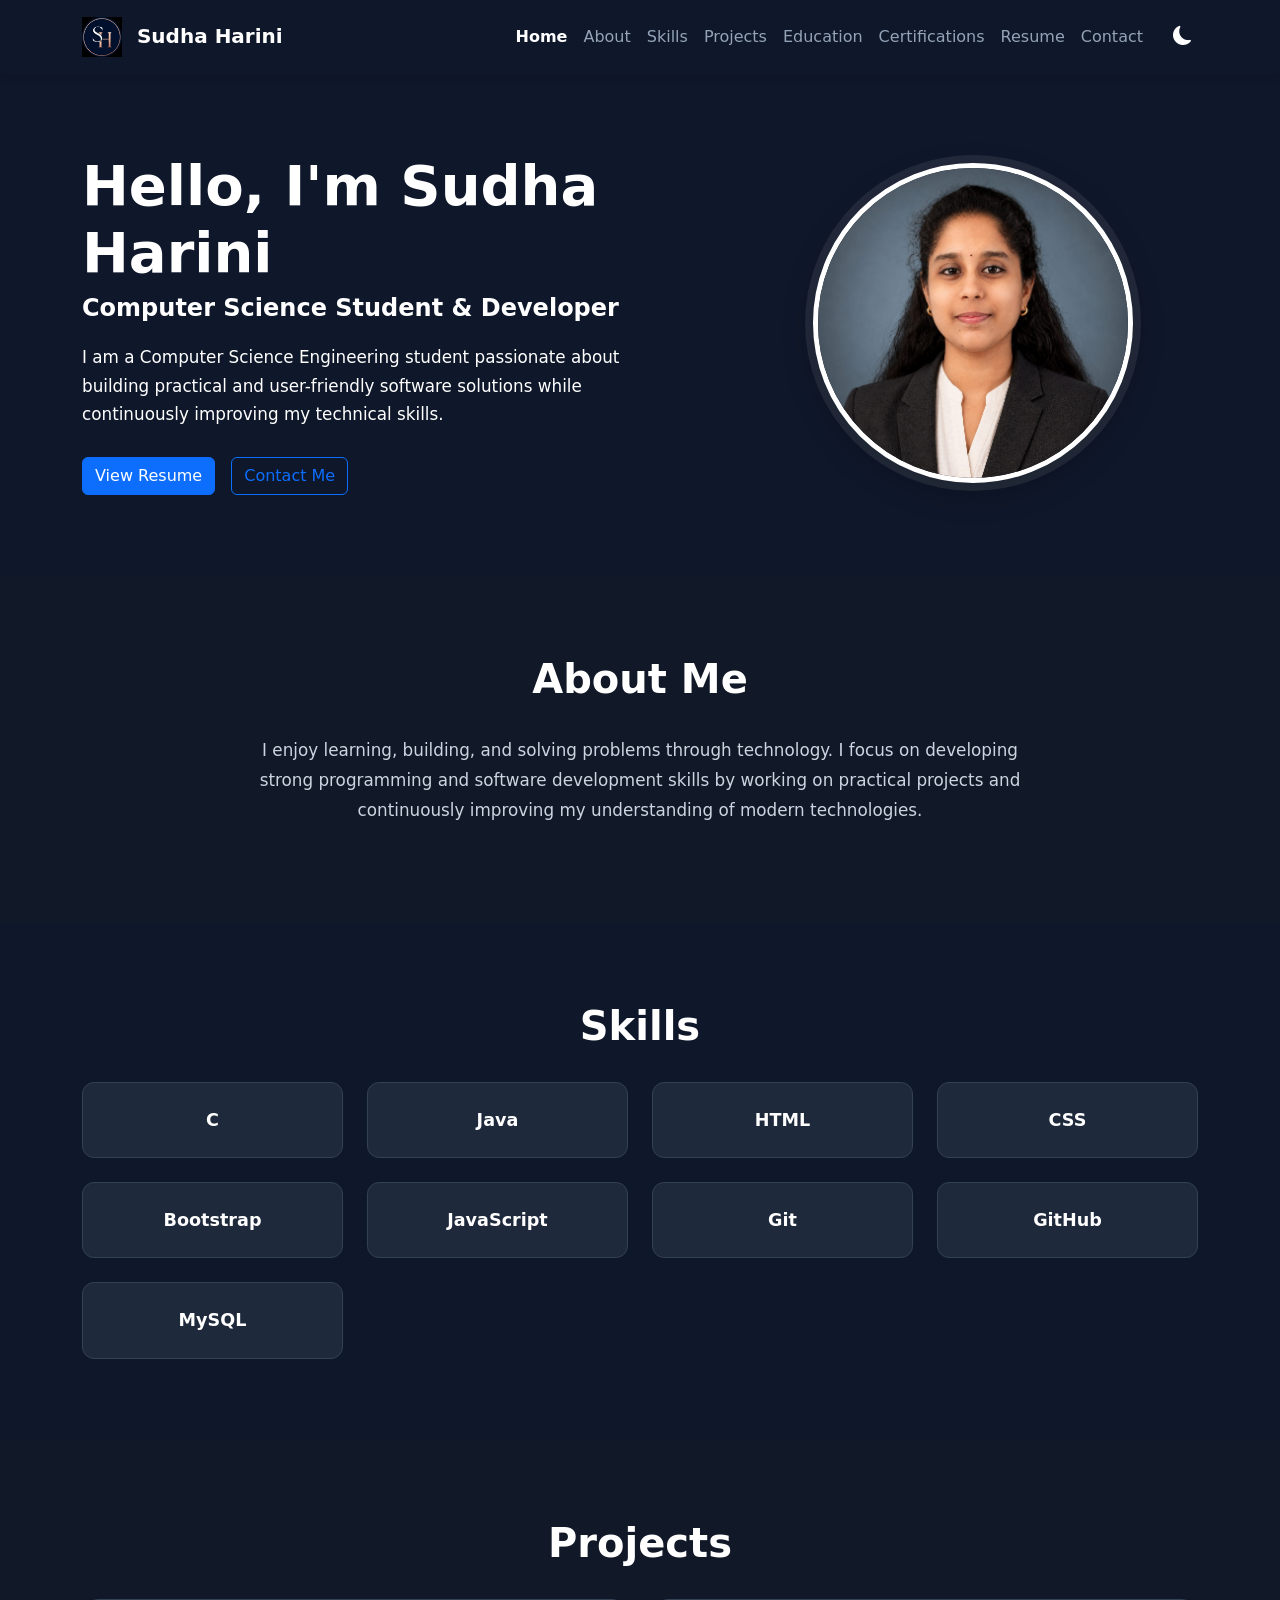
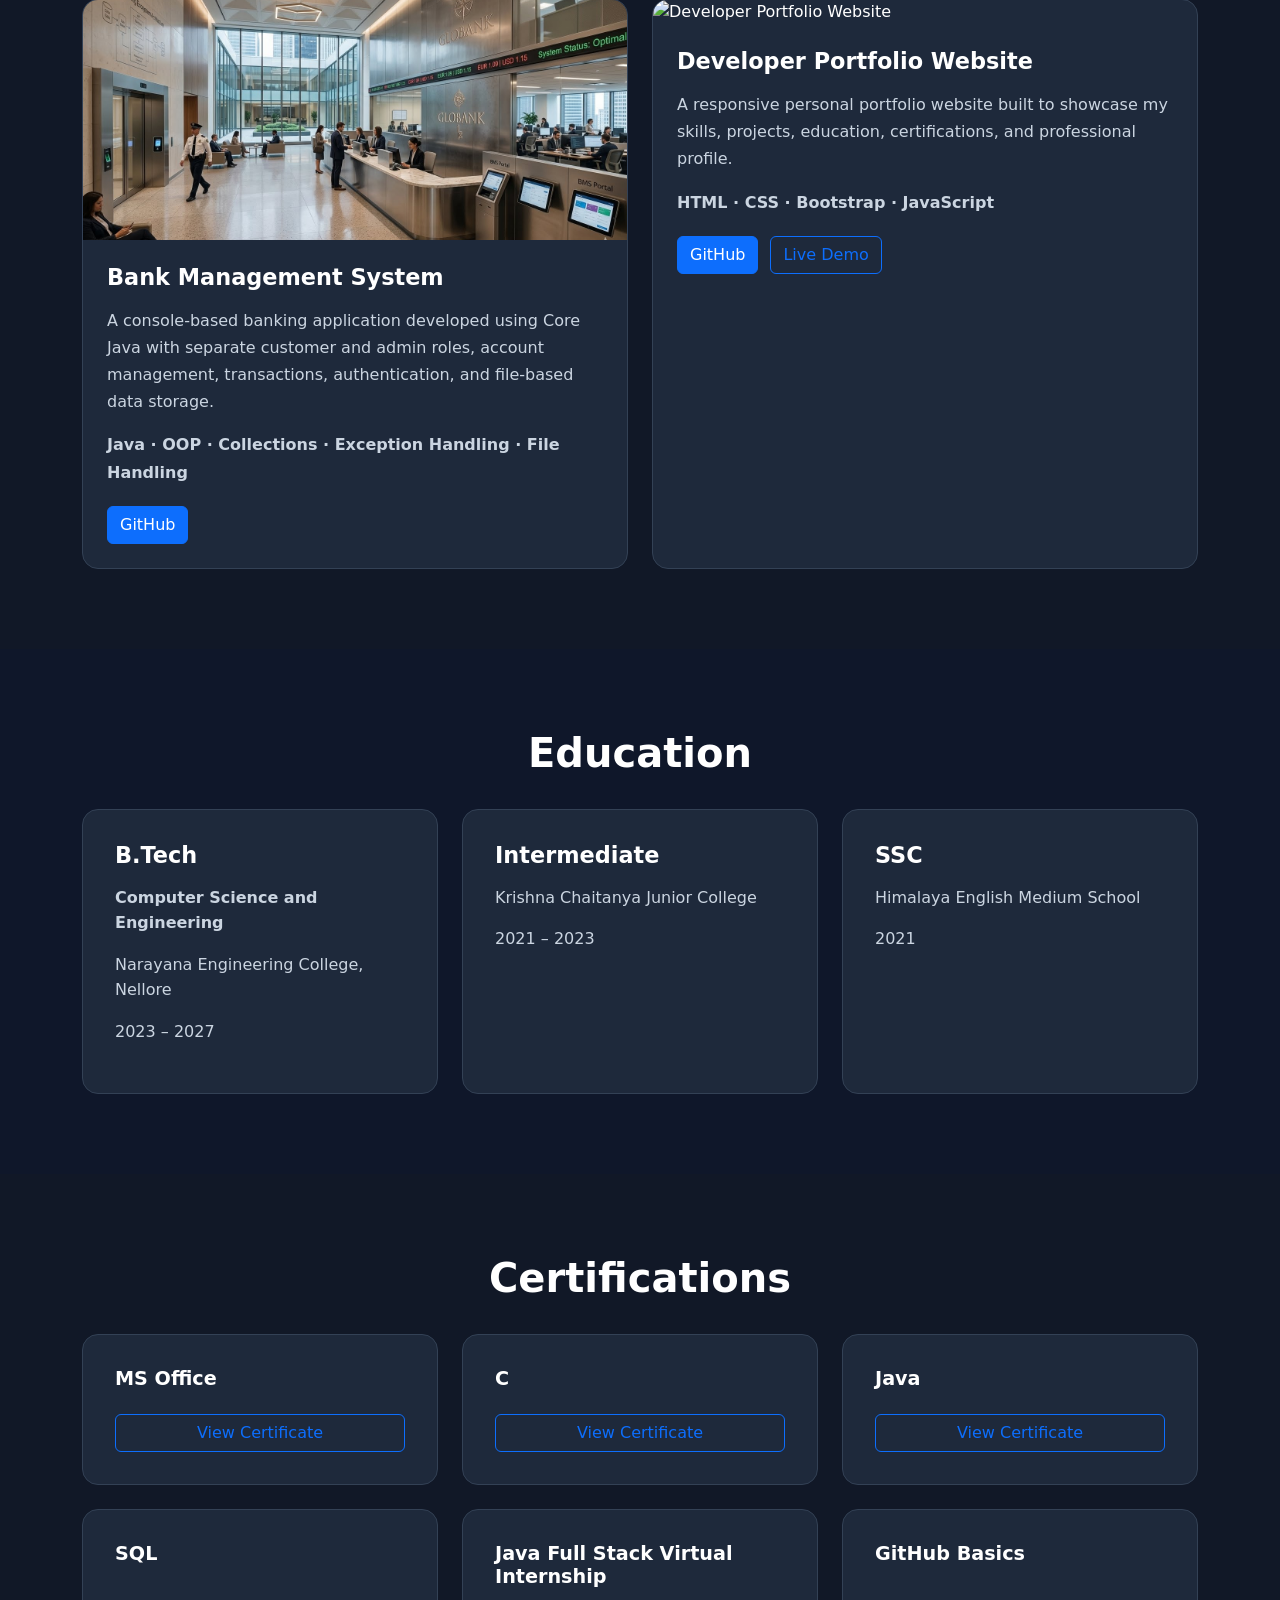
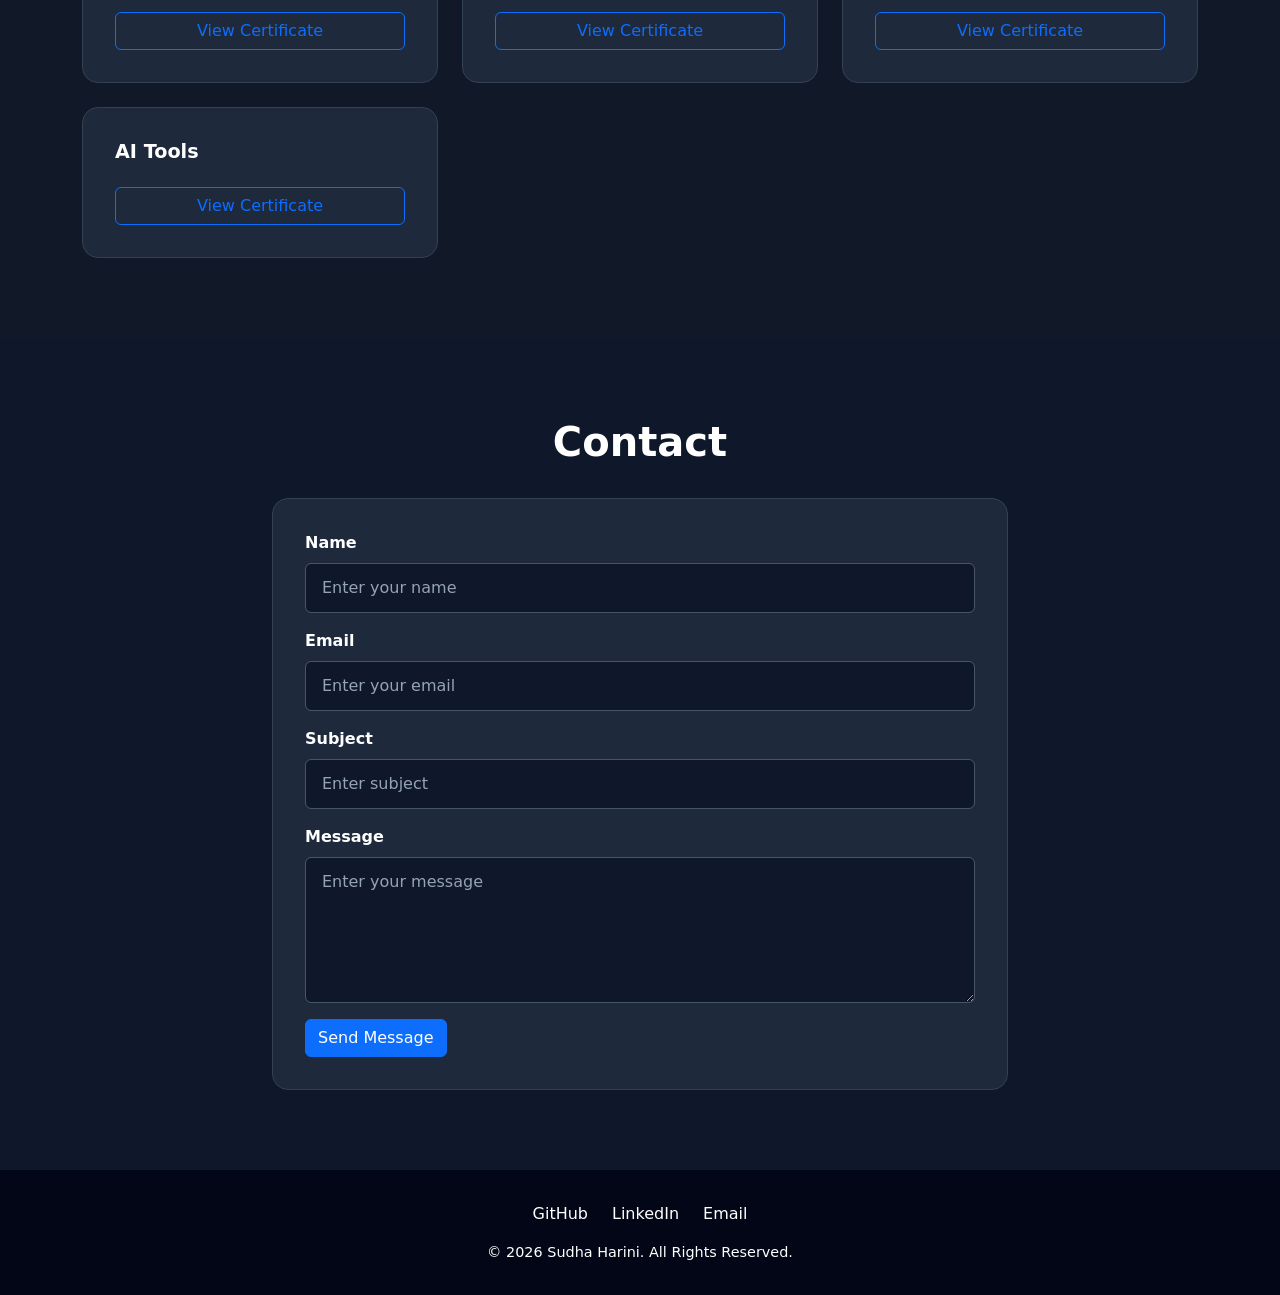
==== index.html @ db0f0dde "Portofolio" ====
<!doctype html>
<html lang="en">
  <head>
    <meta charset="UTF-8" />

    <meta name="viewport" content="width=device-width, initial-scale=1.0" />

    <meta
      name="description"
      content="Portfolio of Sudha Harini, a Computer Science and Engineering student showcasing skills, projects, education, certifications, and frontend development work."
    />

    <meta name="author" content="SudhaHarini" />

    <title>Sudha Harini</title>

    <!-- Favicon -->
    <link rel="icon" type="image/png" href="assets/favicon/favicon.png" />

    <!-- Bootstrap 5 CSS -->
    <link
      href="https://cdn.jsdelivr.net/npm/bootstrap@5.3.8/dist/css/bootstrap.min.css"
      rel="stylesheet"
    />

    <!-- Bootstrap Icons -->
    <link
      rel="stylesheet"
      href="https://cdn.jsdelivr.net/npm/bootstrap-icons@1.13.1/font/bootstrap-icons.min.css"
    />

    <!-- Google Font -->
    <link rel="preconnect" href="https://fonts.googleapis.com" />

    <link rel="preconnect" href="https://fonts.gstatic.com" crossorigin />

    <link
      href="https://fonts.googleapis.com/css2?family=Poppins:wght@300;400;500;600;700&display=swap"
      rel="stylesheet"
    />

    <!-- Custom CSS -->
    <link rel="stylesheet" href="assets/css/style.css" />
    <link rel="stylesheet" href="assets/css/responsive.css" />

    <!-- Open Graph Meta Tags -->
    <meta
      property="og:title"
      content="Sudha Harini | Software Developer"
    >
    <meta
      property="og:description"
      content="Portfolio of Sudha Harini, showcasing skills, projects, education, certifications, and software development experience."
    >
    <meta
      property="og:type"
      content="website"
    >
  </head>

  <body>
    <!-- Navbar Section -->
    <header>
      <nav class="navbar navbar-expand-lg custom-navbar">
        <div class="container">
          <a class="navbar-brand portfolio-brand" href="#home">
            <img
              src="assets/favicon/favicon.png"
              alt="SH logo"
              class="brand-logo"
            />
            <span class="brand-name">Sudha Harini</span>
          </a>

          <button
            class="navbar-toggler"
            type="button"
            data-bs-toggle="collapse"
            data-bs-target="#portfolioNavbar"
            aria-controls="portfolioNavbar"
            aria-expanded="false"
            aria-label="Toggle navigation"
          >
            <span class="navbar-toggler-icon"></span>
          </button>

          <div class="collapse navbar-collapse" id="portfolioNavbar">
            <ul class="navbar-nav ms-auto">
              <li class="nav-item">
                <a class="nav-link active" href="#home"> Home </a>
              </li>

              <li class="nav-item">
                <a class="nav-link" href="#about"> About </a>
              </li>

              <li class="nav-item">
                <a class="nav-link" href="#skills"> Skills </a>
              </li>

              <li class="nav-item">
                <a class="nav-link" href="#projects"> Projects </a>
              </li>

              <li class="nav-item">
                <a class="nav-link" href="#education"> Education </a>
              </li>

              <li class="nav-item">
                <a class="nav-link" href="#certifications"> Certifications </a>
              </li>

              <li class="nav-item">
                <a
                  class="nav-link"
                  href="assets/documents/Resume.pdf"
                  target="_blank"
                  rel="noopener noreferrer"
                >
                  Resume</a
                >
              </li>

              <li class="nav-item">
                <a class="nav-link" href="#contact"> Contact </a>
              </li>
            </ul>
            <button
              id="themeToggle"
              class="theme-toggle"
              type="button"
              aria-label="Toggle dark and light theme"
            >
              <i class="bi bi-moon-fill"></i>
            </button>
          </div>
        </div>
      </nav>
    </header>

    <!-- Main Content -->
    <main>
      <!-- Hero Section -->
      <section id="home" class="hero-section">
        <div class="container">
          <div class="row align-items-center">
            <!-- Hero Content -->
            <div class="col-lg-7">
              <h1 class="hero-title">Hello, I'm Sudha Harini</h1>
              <h2 class="hero-subtitle">
                Computer Science Student & Developer
              </h2>

              <p class="hero-description">
                I am a Computer Science Engineering student passionate about
                building practical and user-friendly software solutions while
                continuously improving my technical skills.
              </p>

              <!-- Hero Buttons -->
              <div class="hero-buttons">
                <a
                  href="assets/documents/Resume.pdf"
                  target="_blank"
                  rel="noopener noreferrer"
                  class="btn btn-primary"
                >
                  View Resume
                </a>
                <a href="#contact" class="btn btn-outline-primary">
                  Contact Me
                </a>
              </div>
            </div>

            <!-- Profile Image -->
            <div class="col-lg-5 text-center">
              <img
                src="assets/images/profile/profile.jpeg"
                alt="Portrait of SudhaHarini"
                class="img-fluid hero-image"
              />
            </div>
          </div>
        </div>
      </section>

      <!-- About Section -->
      <section id="about" class="about-section">
        <div class="container">
          <h2 class="section-title text-center">About Me</h2>

          <div class="about-content text-center">
            <p>
              I enjoy learning, building, and solving problems through
              technology. I focus on developing strong programming and software
              development skills by working on practical projects and
              continuously improving my understanding of modern technologies.
            </p>
          </div>
        </div>
      </section>

      <!-- Skills Section -->
      <section id="skills" class="skills-section">
        <div class="container">
          <h2 class="section-title text-center">Skills</h2>

          <div class="row g-4">
            <div class="col-6 col-md-4 col-lg-3">
              <div class="skill-card">C</div>
            </div>

            <div class="col-6 col-md-4 col-lg-3">
              <div class="skill-card">Java</div>
            </div>

            <div class="col-6 col-md-4 col-lg-3">
              <div class="skill-card">HTML</div>
            </div>

            <div class="col-6 col-md-4 col-lg-3">
              <div class="skill-card">CSS</div>
            </div>

            <div class="col-6 col-md-4 col-lg-3">
              <div class="skill-card">Bootstrap</div>
            </div>

            <div class="col-6 col-md-4 col-lg-3">
              <div class="skill-card">JavaScript</div>
            </div>

            <div class="col-6 col-md-4 col-lg-3">
              <div class="skill-card">Git</div>
            </div>

            <div class="col-6 col-md-4 col-lg-3">
              <div class="skill-card">GitHub</div>
            </div>

            <div class="col-6 col-md-4 col-lg-3">
              <div class="skill-card">MySQL</div>
            </div>
          </div>
        </div>
      </section>

      <!-- Projects Section -->
      <section id="projects" class="projects-section">
        <div class="container">
          <h2 class="section-title text-center">Projects</h2>

          <div class="row g-4">
            <!-- Bank Management System -->
            <div class="col-lg-6">
              <div class="project-card h-100">
                <img
                  src="assets/images/projects/bankmanagementsystem.jpg"
                  alt="Role-Based Bank Management System"
                  class="project-image"
                />

                <div class="project-content">
                  <h3>Bank Management System</h3>

                  <p>
                    A console-based banking application developed using Core
                    Java with separate customer and admin roles, account
                    management, transactions, authentication, and file-based
                    data storage.
                  </p>

                  <p class="project-technologies">
                    Java · OOP · Collections · Exception Handling · File
                    Handling
                  </p>

                  <div class="project-links">
                    <a
                      href="https://github.com/SudhaHarini05/BankManagementSystem"
                      target="_blank"
                      rel="noopener noreferrer"
                      class="btn btn-primary"
                    >
                      GitHub
                    </a>
                  </div>
                </div>
              </div>
            </div>

            <!-- Developer Portfolio -->
            <div class="col-lg-6">
              <div class="project-card h-100">
                <img
                  src="assets/images/projects/developer-portfolio.png"
                  alt="Developer Portfolio Website"
                  class="project-image"
                />

                <div class="project-content">
                  <h3>Developer Portfolio Website</h3>

                  <p>
                    A responsive personal portfolio website built to showcase my
                    skills, projects, education, certifications, and
                    professional profile.
                  </p>

                  <p class="project-technologies">
                    HTML · CSS · Bootstrap · JavaScript
                  </p>

                  <div class="project-links">
                    <a
                      href="YOUR_GITHUB_REPOSITORY_URL"
                      target="_blank"
                      rel="noopener noreferrer"
                      class="btn btn-primary"
                    >
                      GitHub
                    </a>

                    <a href="#" class="btn btn-outline-primary"> Live Demo </a>
                  </div>
                </div>
              </div>
            </div>
          </div>
        </div>
      </section>

      <!-- Education Section -->
      <section id="education" class="education-section">
        <div class="container">
          <h2 class="section-title text-center">Education</h2>

          <div class="row g-4">
            <!-- B.Tech -->
            <div class="col-lg-4 col-md-6">
              <div class="education-card h-100">
                <h3>B.Tech</h3>

                <p class="education-course">Computer Science and Engineering</p>

                <p>Narayana Engineering College, Nellore</p>

                <p class="education-year">2023 – 2027</p>
              </div>
            </div>

            <!-- Intermediate -->
            <div class="col-lg-4 col-md-6">
              <div class="education-card h-100">
                <h3>Intermediate</h3>

                <p>Krishna Chaitanya Junior College</p>

                <p class="education-year">2021 – 2023</p>
              </div>
            </div>

            <!-- SSC -->
            <div class="col-lg-4 col-md-6">
              <div class="education-card h-100">
                <h3>SSC</h3>

                <p>Himalaya English Medium School</p>

                <p class="education-year">2021</p>
              </div>
            </div>
          </div>
        </div>
      </section>

      <!-- Certifications Section -->
      <section id="certifications" class="certifications-section">
        <div class="container">
          <h2 class="section-title text-center">Certifications</h2>

          <div class="row g-4">
            <!-- MS Office -->
            <div class="col-md-6 col-lg-4">
              <div class="certificate-card">
                <h3>MS Office</h3>

                <a
                  href="assets/images/certifications/msoffice.jpeg"
                  target="_blank"
                  rel="noopener noreferrer"
                  class="btn btn-outline-primary"
                >
                  View Certificate
                </a>
              </div>
            </div>

            <!-- C -->
            <div class="col-md-6 col-lg-4">
              <div class="certificate-card">
                <h3>C</h3>

                <a
                  href="assets/images/certifications/c.jpeg"
                  target="_blank"
                  rel="noopener noreferrer"
                  class="btn btn-outline-primary"
                >
                  View Certificate
                </a>
              </div>
            </div>

            <!-- Java -->
            <div class="col-md-6 col-lg-4">
              <div class="certificate-card">
                <h3>Java</h3>

                <a
                  href="assets/images/certifications/java.jpeg"
                  target="_blank"
                  rel="noopener noreferrer"
                  class="btn btn-outline-primary"
                >
                  View Certificate
                </a>
              </div>
            </div>

            <!-- SQL -->
            <div class="col-md-6 col-lg-4">
              <div class="certificate-card">
                <h3>SQL</h3>

                <a
                  href="assets/images/certifications/sql.jpeg"
                  target="_blank"
                  rel="noopener noreferrer"
                  class="btn btn-outline-primary"
                >
                  View Certificate
                </a>
              </div>
            </div>

            <!-- Java Full Stack Virtual Internship -->
            <div class="col-md-6 col-lg-4">
              <div class="certificate-card">
                <h3>Java Full Stack Virtual Internship</h3>

                <a
                  href="assets/images/certifications/javafullstack.jpeg"
                  target="_blank"
                  rel="noopener noreferrer"
                  class="btn btn-outline-primary"
                >
                  View Certificate
                </a>
              </div>
            </div>

            <!-- GitHub Basics -->
            <div class="col-md-6 col-lg-4">
              <div class="certificate-card">
                <h3>GitHub Basics</h3>

                <a
                  href="assets/images/certifications/github.jpeg"
                  target="_blank"
                  rel="noopener noreferrer"
                  class="btn btn-outline-primary"
                >
                  View Certificate
                </a>
              </div>
            </div>

            <!-- AI Tools -->
            <div class="col-md-6 col-lg-4">
              <div class="certificate-card">
                <h3>AI Tools</h3>

                <a
                  href="assets/images/certifications/aitools.jpeg"
                  target="_blank"
                  rel="noopener noreferrer"
                  class="btn btn-outline-primary"
                >
                  View Certificate
                </a>
              </div>
            </div>
          </div>
        </div>
      </section>

      <!-- Contact Section -->
      <section id="contact" class="contact-section">
        <div class="container">
          <h2 class="section-title text-center">Contact</h2>

          <div class="row justify-content-center">
            <div class="col-lg-8">
              <form id="contactForm">
                <div class="mb-3">
                  <label for="name" class="form-label"> Name </label>

                  <input
                    type="text"
                    id="name"
                    name="name"
                    class="form-control"
                    placeholder="Enter your name"
                    autocomplete="name"
                  />
                  <div id="nameError" class="form-error"></div>
                </div>

                <div class="mb-3">
                  <label for="email" class="form-label"> Email </label>

                  <input
                    type="email"
                    id="email"
                    name="email"
                    class="form-control"
                    placeholder="Enter your email"
                    autocomplete="email"
                  />
                  <div id="emailError" class="form-error"></div>
                </div>

                <div class="mb-3">
                  <label for="subject" class="form-label"> Subject </label>

                  <input
                    type="text"
                    id="subject"
                    name="subject"
                    class="form-control"
                    placeholder="Enter subject"
                    autocomplete="off"
                  />
                  <div id="subjectError" class="form-error"></div>
                </div>

                <div class="mb-3">
                  <label for="message" class="form-label"> Message </label>

                  <textarea
                    id="message"
                    name="message"
                    class="form-control"
                    rows="5"
                    placeholder="Enter your message"
                    autocomplete="off"
                  ></textarea>
                  <div id="messageError" class="form-error"></div>
                </div>

                <button type="submit" class="btn btn-primary">
                  Send Message
                </button>
              </form>
            </div>
          </div>
        </div>
      </section>
    </main>
    <!-- Scroll To Top Button -->
    <button
      id="scrollToTop"
      class="scroll-to-top"
      type="button"
      aria-label="Scroll to top"
    >
      <i class="bi bi-arrow-up"></i>
    </button>
    <!-- Footer -->
    <footer class="footer">
      <div class="container text-center">
        <div class="footer-links">
          <a
            href="https://github.com/SudhaHarini05"
            target="_blank"
            rel="noopener noreferrer"
          >
            GitHub
          </a>

          <a
            href="https://www.linkedin.com/in/harini-sudha-27a001357?utm_source=share_via&utm_content=profile&utm_medium=member_android"
            target="_blank"
            rel="noopener noreferrer"
          >
            LinkedIn
          </a>

          <a href="mailto:sudhaharini0105@gmail.com"> Email </a>
        </div>

        <p class="footer-copyright">
          &copy; <span id="currentYear"></span> Sudha Harini. All Rights
          Reserved.
        </p>
      </div>
    </footer>
    <!-- Javascript Connectivity -->
    <script src="assets/js/script.js"></script>
    <!-- Bootstrap javascript Integration -->
    <script src="https://cdn.jsdelivr.net/npm/bootstrap@5.3.8/dist/js/bootstrap.bundle.min.js"></script>
  </body>
</html>
---- assets/css/style.css ----
/* Navbar Styles */

.custom-navbar {
  background-color: #0f172a;
  padding-top: 0.75rem;
  padding-bottom: 0.75rem;
  box-shadow: 0 2px 10px rgba(0, 0, 0, 0.15);
  position: fixed;
  top: 0;
  left: 0;
  width: 100%;
  z-index: 1000;
}

body {
  padding-top: 72px;
}

.custom-navbar .navbar-brand {
  color: #ffffff;
  font-size: 1.25rem;
  font-weight: 600;
}

.brand-logo {
  width: 40px;
  height: 40px;
  object-fit: contain;
  margin-right: 0.5rem;
}

.brand-name {
  font-weight: 600;
}

.custom-navbar .nav-link {
  color: #94a3b8;
  font-weight: 500;
}

.custom-navbar .nav-link:hover {
  color: #ffffff;
}

.custom-navbar .nav-link.active {
  color: #ffffff;
  font-weight: 700;
}

.custom-navbar .navbar-toggler {
  border: none;
}

.custom-navbar .navbar-toggler:focus {
  box-shadow: 0 0 0 0.15rem rgba(255, 255, 255, 0.25);
}
.custom-navbar .navbar-toggler {
  border-color: #ffffff;
}

.custom-navbar .navbar-toggler-icon {
  filter: brightness(0) invert(1);
}

/* Profile Image Styles */

.hero-image {
  width: 320px;
  height: 320px;
  object-fit: cover;
  border-radius: 50%;

  border: 5px solid #ffffff;

  box-shadow:
    0 0 0 8px rgba(255, 255, 255, 0.08),
    0 10px 30px rgba(0, 0, 0, 0.25);

  animation: profilePopup 0.8s ease-out;
}

@keyframes profilePopup {
  0% {
    opacity: 0;
    transform: scale(0.7);
  }

  70% {
    opacity: 1;
    transform: scale(1.05);
  }

  100% {
    opacity: 1;
    transform: scale(1);
  }
}

@media (prefers-reduced-motion: reduce) {
  .hero-image {
    animation: none;
  }
}

/* Hero Section Styles */

.hero-section {
  padding: 5rem 0;
  background-color: #f8fafc;
}

.hero-title {
  font-size: 3.5rem;
  font-weight: 700;
  margin-bottom: 0.5rem;
}

.hero-subtitle {
  font-size: 1.5rem;
  font-weight: 600;
  margin-bottom: 1.25rem;
}

.hero-description {
  max-width: 600px;
  font-size: 1.05rem;
  line-height: 1.7;
  margin-bottom: 1.75rem;
}

.hero-buttons {
  display: flex;
  gap: 1rem;
  flex-wrap: wrap;
}

/* About Section Styles */

.about-section {
  padding: 5rem 0;
  background-color: #ffffff;
}

.section-title {
  font-size: 2.5rem;
  font-weight: 700;
  margin-bottom: 2rem;
}

.about-content {
  max-width: 800px;
  margin: 0 auto;
}

.about-content p {
  font-size: 1.05rem;
  line-height: 1.8;
}

/* Skills Styles */

.skills-section {
  padding: 5rem 0;
  background-color: #f8fafc;
}

.skill-card {
  padding: 1.5rem;
  text-align: center;
  background-color: #ffffff;
  border: 1px solid #e2e8f0;
  border-radius: 0.75rem;
  font-size: 1.1rem;
  font-weight: 600;
}

/* Project Section Styles */

.projects-section {
  padding: 5rem 0;
  background-color: #ffffff;
}

.project-card {
  overflow: hidden;
  background-color: #f8fafc;
  border: 1px solid #e2e8f0;
  border-radius: 1rem;
}

.project-image {
  width: 100%;
  height: 240px;
  object-fit: cover;
}

.project-content {
  padding: 1.5rem;
}

.project-content h3 {
  font-size: 1.4rem;
  font-weight: 600;
  margin-bottom: 1rem;
}

.project-content p {
  line-height: 1.7;
}

.project-technologies {
  font-weight: 600;
}

.project-links {
  display: flex;
  gap: 0.75rem;
  margin-top: 1.25rem;
}

/* Education Section Styles */

.education-section {
  padding: 5rem 0;
  background-color: #f8fafc;
}

.education-card {
  padding: 2rem;
  background-color: #ffffff;
  border: 1px solid #e2e8f0;
  border-radius: 1rem;
}

.education-card h3 {
  font-size: 1.4rem;
  font-weight: 600;
  margin-bottom: 1rem;
}

.education-card p {
  line-height: 1.6;
}

.education-course {
  font-weight: 600;
}

.education-year {
  font-weight: 500;
}

/* Certification Section Styles */

.certifications-section {
  padding: 5rem 0;
  background-color: #ffffff;
}

.certificate-card {
  height: 100%;
  padding: 2rem;
  background-color: #f8fafc;
  border: 1px solid #e2e8f0;
  border-radius: 1rem;

  display: flex;
  flex-direction: column;
  justify-content: space-between;
  gap: 1.5rem;
}

.certificate-card h3 {
  font-size: 1.2rem;
  font-weight: 600;
  margin: 0;
}

/* Contact Section Styles */

.contact-section {
  padding: 5rem 0;
  background-color: #f8fafc;
}

#contactForm {
  padding: 2rem;
  background-color: #ffffff;
  border: 1px solid #e2e8f0;
  border-radius: 1rem;
}

.form-label {
  font-weight: 600;
}

.form-control {
  padding: 0.75rem 1rem;
}

.form-control:focus {
  border-color: #0f172a;
  box-shadow: 0 0 0 0.2rem rgba(15, 23, 42, 0.15);
}

/* Footer Section Styles */

.footer {
  padding: 2rem 0;
  background-color: #0f172a;
  color: #ffffff;
}

.footer-links {
  display: flex;
  justify-content: center;
  gap: 1.5rem;
  flex-wrap: wrap;
  margin-bottom: 1rem;
}

.footer-links a {
  color: #ffffff;
  text-decoration: none;
}

.footer-links a:hover {
  color: #cbd5e1;
}

.footer-copyright {
  margin: 0;
  font-size: 0.9rem;
}

/* Smooth Scrolling */

html {
  scroll-behavior: smooth;
}
section {
  scroll-margin-top: 80px;
}

/* Scroll to top */

.scroll-to-top {
  position: fixed;
  right: 1.5rem;
  bottom: 1.5rem;

  width: 45px;
  height: 45px;

  border: none;
  border-radius: 50%;

  background-color: #0f172a;
  color: #ffffff;

  display: none;
  align-items: center;
  justify-content: center;

  cursor: pointer;

  z-index: 999;
}

.scroll-to-top:hover {
  background-color: #1e293b;
}

/* Error Validation Styles  */

.form-error {
  margin-top: 0.4rem;
  font-size: 0.875rem;
  color: #dc3545;
}

/* ========================================
   THEME TOGGLE
======================================== */

.theme-toggle {
  border: none;
  background: transparent;
  color: #ffffff;
  font-size: 1.2rem;
  cursor: pointer;
  margin-left: 1rem;
}

.theme-toggle:hover {
  opacity: 0.8;
}

/* ========================================
   DARK THEME - DEFAULT
======================================== */

/* Body */

body {
  background-color: #0f172a;
  color: #ffffff;
}

/* Hero */

.hero-section {
  background-color: #0f172a;
  color: #ffffff;
}

/* About */

.about-section {
  background-color: #111827;
  color: #ffffff;
}

/* Skills */

.skills-section {
  background-color: #0f172a;
  color: #ffffff;
}

/* Projects */

.projects-section {
  background-color: #111827;
  color: #ffffff;
}

/* Education */

.education-section {
  background-color: #0f172a;
  color: #ffffff;
}

/* Certifications */

.certifications-section {
  background-color: #111827;
  color: #ffffff;
}

/* Contact */

.contact-section {
  background-color: #0f172a;
  color: #ffffff;
}

/* Cards */

.skill-card,
.project-card,
.education-card,
.certificate-card,
#contactForm {
  background-color: #1e293b;
  color: #ffffff;
  border-color: #334155;
}

/* Card headings */

.skill-card h3,
.project-content h3,
.education-card h3,
.certificate-card h3 {
  color: #ffffff;
}

/* Paragraphs */

.project-content p,
.education-card p,
.about-content p {
  color: #cbd5e1;
}

/* Form */

.form-label {
  color: #ffffff;
}

.form-control {
  background-color: #0f172a;
  color: #ffffff;
  border-color: #475569;
}

.form-control::placeholder {
  color: #94a3b8;
}

.form-control:focus {
  background-color: #0f172a;
  color: #ffffff;
  border-color: #64748b;
  box-shadow: 0 0 0 0.2rem rgba(148, 163, 184, 0.2);
}

/* Footer */

.footer {
  background-color: #020617;
  color: #ffffff;
}

/* Scroll to top */

.scroll-to-top {
  background-color: #334155;
  color: #ffffff;
}

.scroll-to-top:hover {
  background-color: #475569;
}

/* Light Theme */

body.light-theme {
  background-color: #ffffff;
  color: #212529;
}

/* Navbar */

body.light-theme .custom-navbar .navbar-toggler-icon {
  filter: none;
}

body.light-theme .custom-navbar {
  background-color: #ffffff;
}

body.light-theme .custom-navbar .navbar-brand {
  color: #212529;
}

body.light-theme .custom-navbar .nav-link,
body.light-theme .brand-name {
  color: #475569;
}

body.light-theme .custom-navbar .nav-link:hover,
body.light-theme .custom-navbar .nav-link.active {
  color: #0f172a;
}

body.light-theme .theme-toggle {
  color: #212529;
}

/* Hero */

body.light-theme .hero-section {
  background-color: #f8fafc;
  color: #212529;
}

/* About */

body.light-theme .about-section {
  background-color: #ffffff;
  color: #212529;
}

/* Skills */

body.light-theme .skills-section {
  background-color: #f8fafc;
  color: #212529;
}

/* Projects */

body.light-theme .projects-section {
  background-color: #ffffff;
  color: #212529;
}

/* Education */

body.light-theme .education-section {
  background-color: #f8fafc;
  color: #212529;
}

/* Certifications */

body.light-theme .certifications-section {
  background-color: #ffffff;
  color: #212529;
}

/* Contact */

body.light-theme .contact-section {
  background-color: #f8fafc;
  color: #212529;
}

/* Cards */

body.light-theme .skill-card,
body.light-theme .project-card,
body.light-theme .education-card,
body.light-theme .certificate-card,
body.light-theme #contactForm {
  background-color: #ffffff;
  color: #212529;
  border-color: #e2e8f0;
}

/* Card headings */

body.light-theme .skill-card h3,
body.light-theme .project-content h3,
body.light-theme .education-card h3,
body.light-theme .certificate-card h3 {
  color: #212529;
}

/* Paragraphs */

body.light-theme .project-content p,
body.light-theme .education-card p,
body.light-theme .about-content p {
  color: #475569;
}

/* Form */

body.light-theme .form-label {
  color: #212529;
}

body.light-theme .form-control {
  background-color: #ffffff;
  color: #212529;
  border-color: #ced4da;
}

body.light-theme .form-control::placeholder {
  color: #6c757d;
}

body.light-theme .form-control:focus {
  background-color: #ffffff;
  color: #212529;
  border-color: #0f172a;
  box-shadow: 0 0 0 0.2rem rgba(15, 23, 42, 0.15);
}

/* Footer */

body.light-theme .footer {
  background-color: #f1f5f9;
  color: #212529;
}

body.light-theme .footer-links a {
  color: #212529;
}

body.light-theme .footer-links a:hover {
  color: #475569;
}

/* Scroll to top */

body.light-theme .scroll-to-top {
  background-color: #0f172a;
  color: #ffffff;
}

body.light-theme .scroll-to-top:hover {
  background-color: #1e293b;
}

/* Accessibility */

a:focus-visible,
button:focus-visible,
input:focus-visible,
textarea:focus-visible {
  outline: 3px solid #2563eb;
  outline-offset: 3px;
}
---- assets/css/responsive.css ----
/* Responsive Hero Image */

@media (max-width: 576px) {
  .hero-image {
    width: 240px;
    height: 240px;
  }
}

/* Responsive Hero Section */

@media (max-width: 991.98px) {
  .hero-section {
    text-align: center;
  }

  .hero-description {
    margin-left: auto;
    margin-right: auto;
  }

  .hero-buttons {
    justify-content: center;
  }
}

@media (max-width: 576px) {
  .hero-section {
    padding: 4rem 0;
  }

  .hero-title {
    font-size: 2.5rem;
  }

  .hero-subtitle {
    font-size: 1.25rem;
  }
}

/* Tablet and mobile */

@media (max-width: 991.98px) {

  /* Navbar */

  .custom-navbar .navbar-nav {
    margin-top: 1rem;
  }

  .custom-navbar .nav-link {
    padding: 0.6rem 0;
  }

  .theme-toggle {
    margin-left: 0;
    margin-top: 0.5rem;
  }


  /* Hero */

  .hero-section {
    padding: 4rem 0;
  }

  .hero-title {
    font-size: 3rem;
  }

  .hero-image {
    width: 280px;
    height: 280px;
  }

}

/* Mobile responsiveness */

@media (max-width: 767.98px) {

  /* General section spacing */

  .hero-section,
  .about-section,
  .skills-section,
  .projects-section,
  .education-section,
  .certifications-section,
  .contact-section {
    padding: 3.5rem 0;
  }


  /* Hero */

  .hero-title {
    font-size: 2.3rem;
  }

  .hero-subtitle {
    font-size: 1.25rem;
  }

  .hero-description {
    font-size: 1rem;
  }

  .hero-image {
    width: 230px;
    height: 230px;
  }


  /* Hero buttons */

  .hero-buttons {
    gap: 0.75rem;
  }


  /* Section title */

  .section-title {
    font-size: 2rem;
  }


  /* Project image */

  .project-image {
    height: 200px;
  }


  /* Contact form */

  #contactForm {
    padding: 1.5rem;
  }


  /* Footer */

  .footer-links {
    gap: 1rem;
  }


  /* Scroll to top */

  .scroll-to-top {
    right: 1rem;
    bottom: 1rem;
    width: 42px;
    height: 42px;
  }

}

@media (max-width: 767.98px) {

  /* Navbar brand */

  .portfolio-brand {
    max-width: 75%;
  }

  .brand-logo {
    width: 36px;
    height: 36px;
  }

  .brand-name {
    font-size: 1.05rem;
  }


  /* Mobile navigation */

  .custom-navbar .navbar-collapse {
    padding-top: 1rem;
  }

  .custom-navbar .navbar-nav {
    width: 100%;
  }

  .custom-navbar .nav-item {
    width: 100%;
  }

  .custom-navbar .nav-link {
    padding: 0.7rem 0;
  }


  /* Theme toggle */

  .theme-toggle {
    margin-left: 0;
    margin-top: 0.5rem;
  }

}
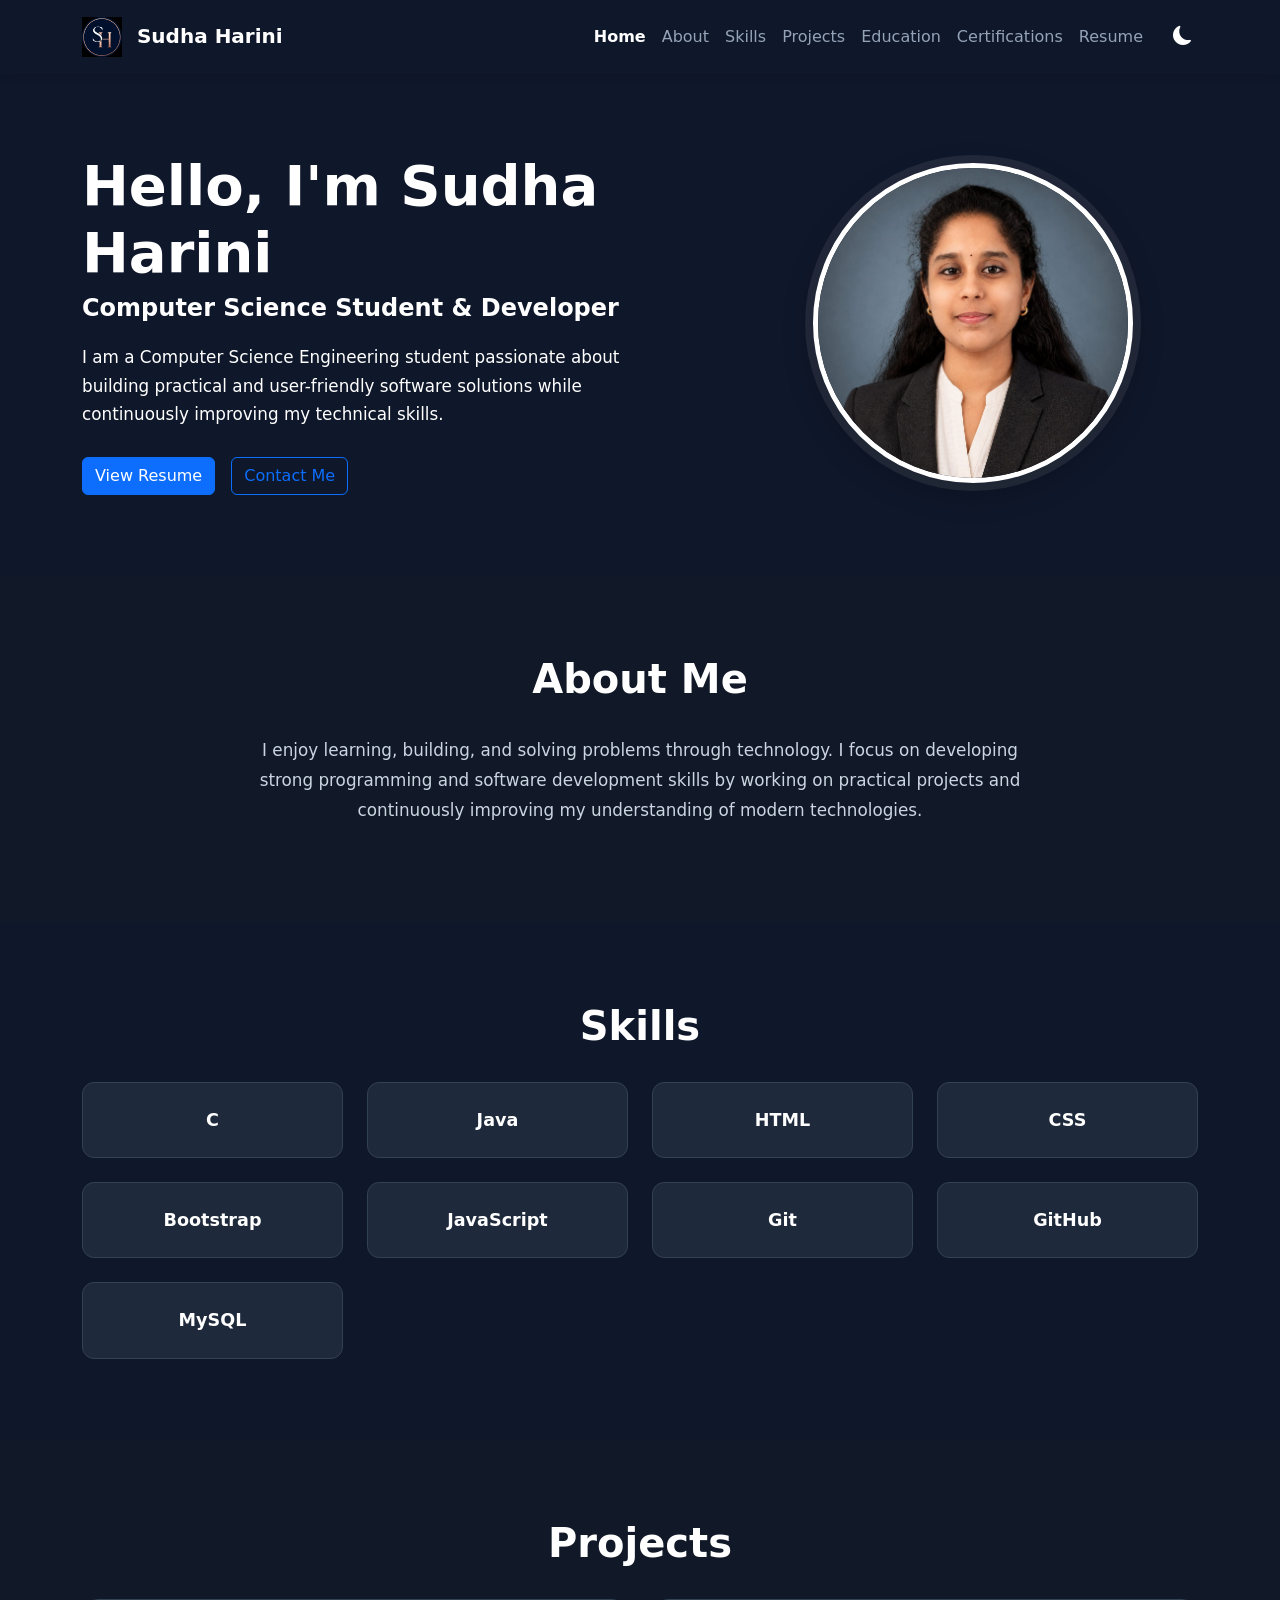
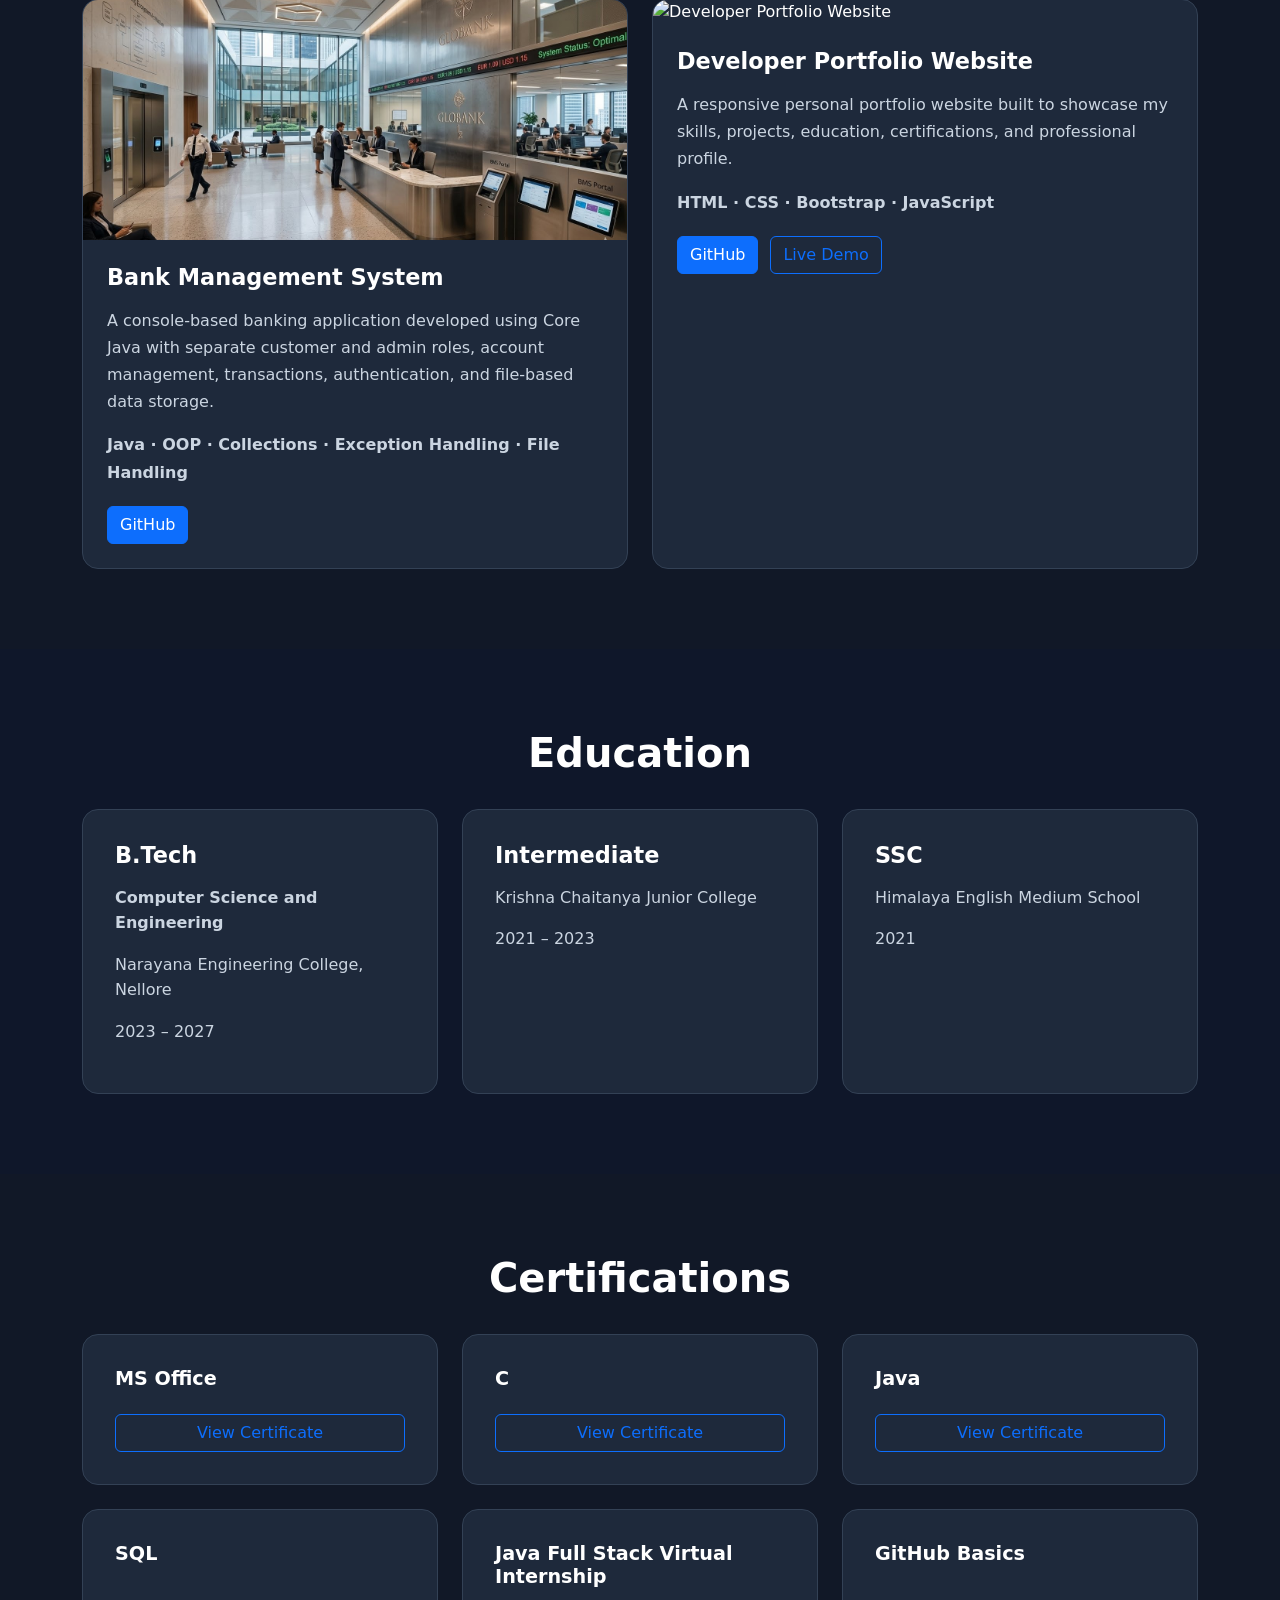
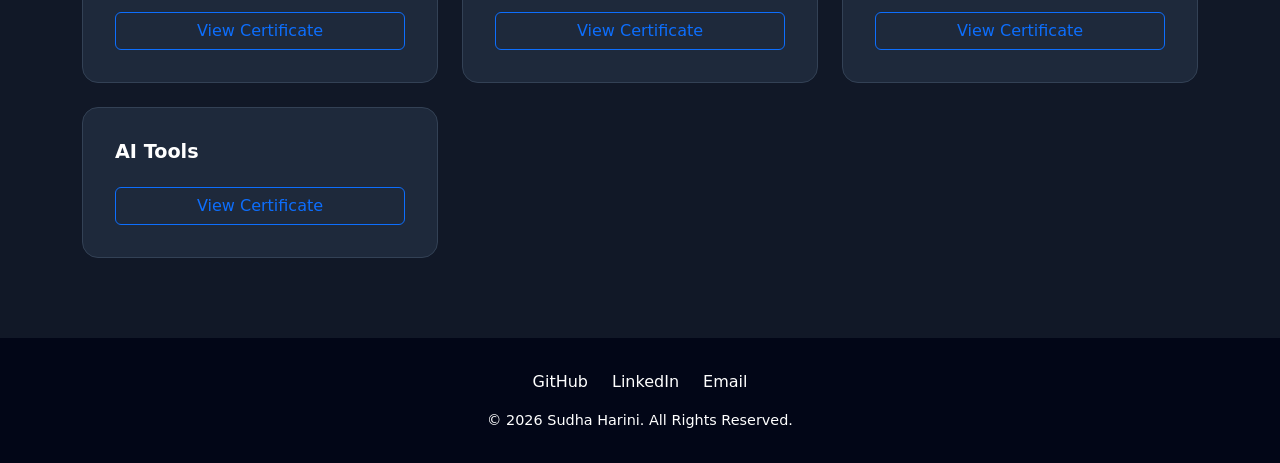
==== commit 98ccb58a: "Portfolio" ====
--- a/index.html
+++ b/index.html
@@ -44,18 +44,12 @@
     <link rel="stylesheet" href="assets/css/responsive.css" />
 
     <!-- Open Graph Meta Tags -->
-    <meta
-      property="og:title"
-      content="Sudha Harini | Software Developer"
-    >
+    <meta property="og:title" content="Sudha Harini | Software Developer" />
     <meta
       property="og:description"
       content="Portfolio of Sudha Harini, showcasing skills, projects, education, certifications, and software development experience."
-    >
-    <meta
-      property="og:type"
-      content="website"
-    >
+    />
+    <meta property="og:type" content="website" />
   </head>
 
   <body>
@@ -120,10 +114,6 @@
                   Resume</a
                 >
               </li>
-
-              <li class="nav-item">
-                <a class="nav-link" href="#contact"> Contact </a>
-              </li>
             </ul>
             <button
               id="themeToggle"
@@ -491,79 +481,6 @@
                   View Certificate
                 </a>
               </div>
-            </div>
-          </div>
-        </div>
-      </section>
-
-      <!-- Contact Section -->
-      <section id="contact" class="contact-section">
-        <div class="container">
-          <h2 class="section-title text-center">Contact</h2>
-
-          <div class="row justify-content-center">
-            <div class="col-lg-8">
-              <form id="contactForm">
-                <div class="mb-3">
-                  <label for="name" class="form-label"> Name </label>
-
-                  <input
-                    type="text"
-                    id="name"
-                    name="name"
-                    class="form-control"
-                    placeholder="Enter your name"
-                    autocomplete="name"
-                  />
-                  <div id="nameError" class="form-error"></div>
-                </div>
-
-                <div class="mb-3">
-                  <label for="email" class="form-label"> Email </label>
-
-                  <input
-                    type="email"
-                    id="email"
-                    name="email"
-                    class="form-control"
-                    placeholder="Enter your email"
-                    autocomplete="email"
-                  />
-                  <div id="emailError" class="form-error"></div>
-                </div>
-
-                <div class="mb-3">
-                  <label for="subject" class="form-label"> Subject </label>
-
-                  <input
-                    type="text"
-                    id="subject"
-                    name="subject"
-                    class="form-control"
-                    placeholder="Enter subject"
-                    autocomplete="off"
-                  />
-                  <div id="subjectError" class="form-error"></div>
-                </div>
-
-                <div class="mb-3">
-                  <label for="message" class="form-label"> Message </label>
-
-                  <textarea
-                    id="message"
-                    name="message"
-                    class="form-control"
-                    rows="5"
-                    placeholder="Enter your message"
-                    autocomplete="off"
-                  ></textarea>
-                  <div id="messageError" class="form-error"></div>
-                </div>
-
-                <button type="submit" class="btn btn-primary">
-                  Send Message
-                </button>
-              </form>
             </div>
           </div>
         </div>
--- a/assets/css/style.css
+++ b/assets/css/style.css
@@ -276,33 +276,6 @@
   margin: 0;
 }
 
-/* Contact Section Styles */
-
-.contact-section {
-  padding: 5rem 0;
-  background-color: #f8fafc;
-}
-
-#contactForm {
-  padding: 2rem;
-  background-color: #ffffff;
-  border: 1px solid #e2e8f0;
-  border-radius: 1rem;
-}
-
-.form-label {
-  font-weight: 600;
-}
-
-.form-control {
-  padding: 0.75rem 1rem;
-}
-
-.form-control:focus {
-  border-color: #0f172a;
-  box-shadow: 0 0 0 0.2rem rgba(15, 23, 42, 0.15);
-}
-
 /* Footer Section Styles */
 
 .footer {
@@ -379,9 +352,7 @@
   color: #dc3545;
 }
 
-/* ========================================
-   THEME TOGGLE
-======================================== */
+/* Theme Toggle */
 
 .theme-toggle {
   border: none;
@@ -396,9 +367,7 @@
   opacity: 0.8;
 }
 
-/* ========================================
-   DARK THEME - DEFAULT
-======================================== */
+/* Dark Theme */
 
 /* Body */
 
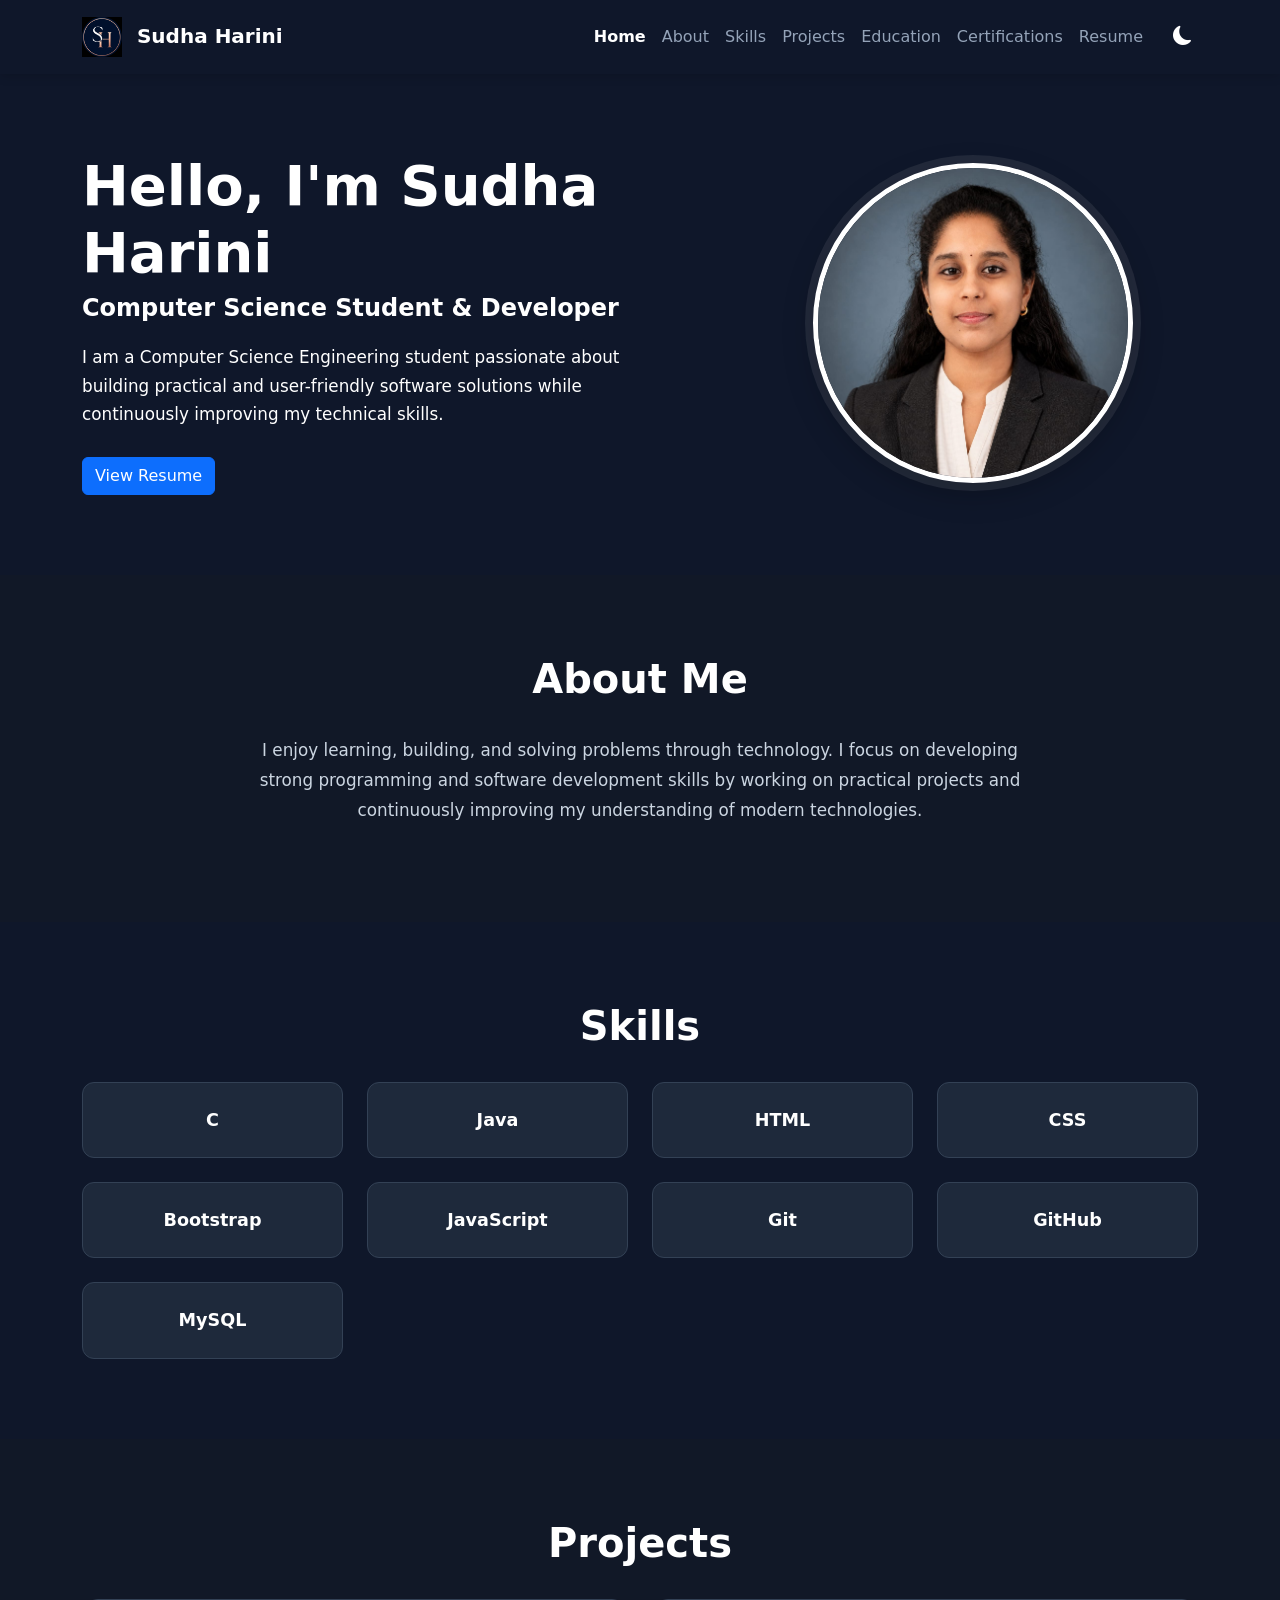
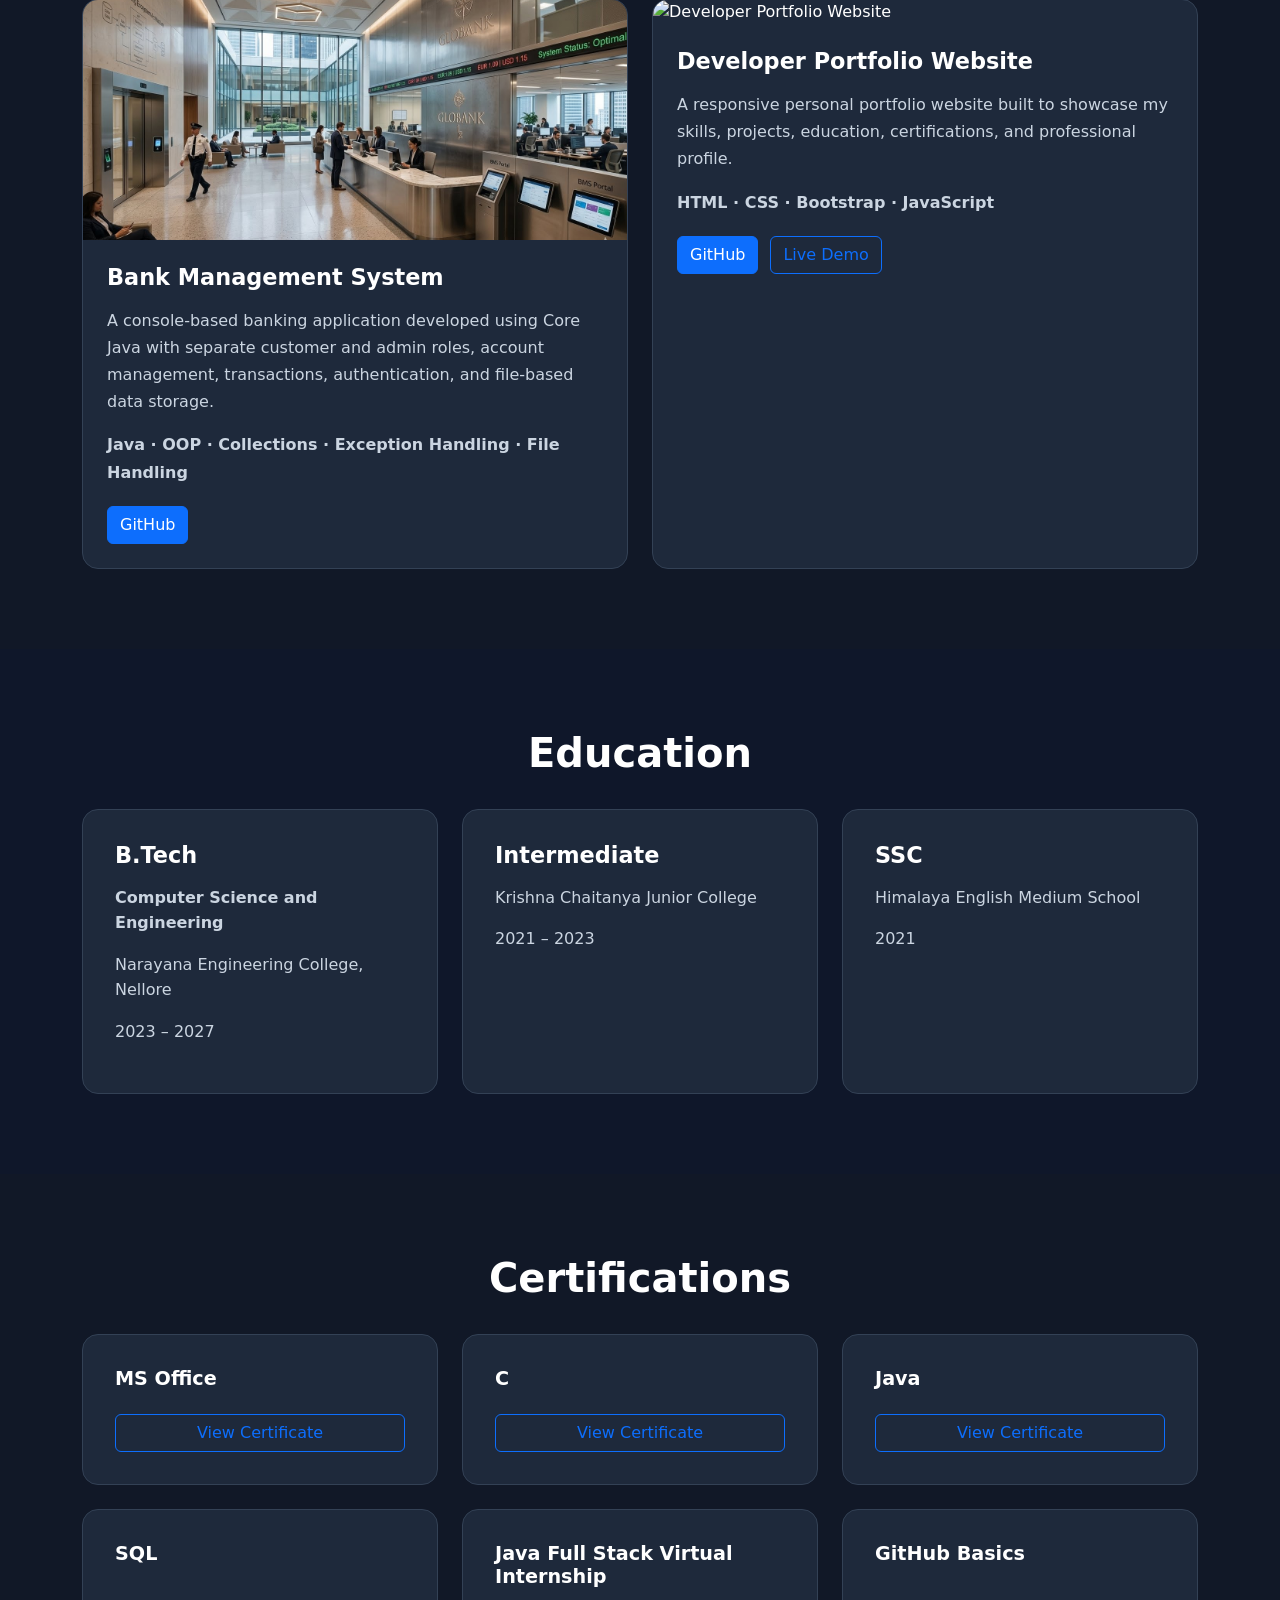
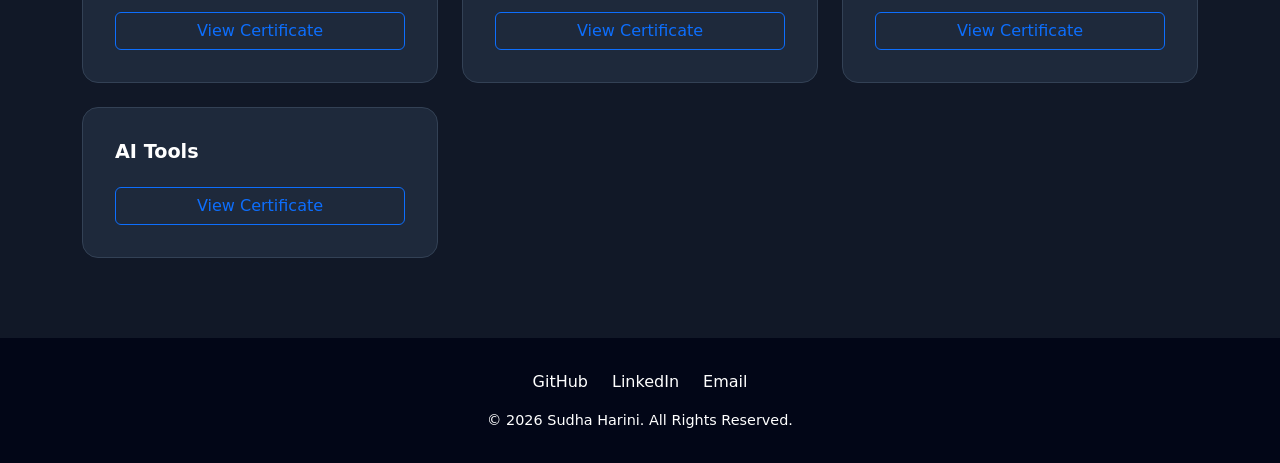
==== commit 5247534b: "Portfolio" ====
--- a/index.html
+++ b/index.html
@@ -156,9 +156,6 @@
                   class="btn btn-primary"
                 >
                   View Resume
-                </a>
-                <a href="#contact" class="btn btn-outline-primary">
-                  Contact Me
                 </a>
               </div>
             </div>
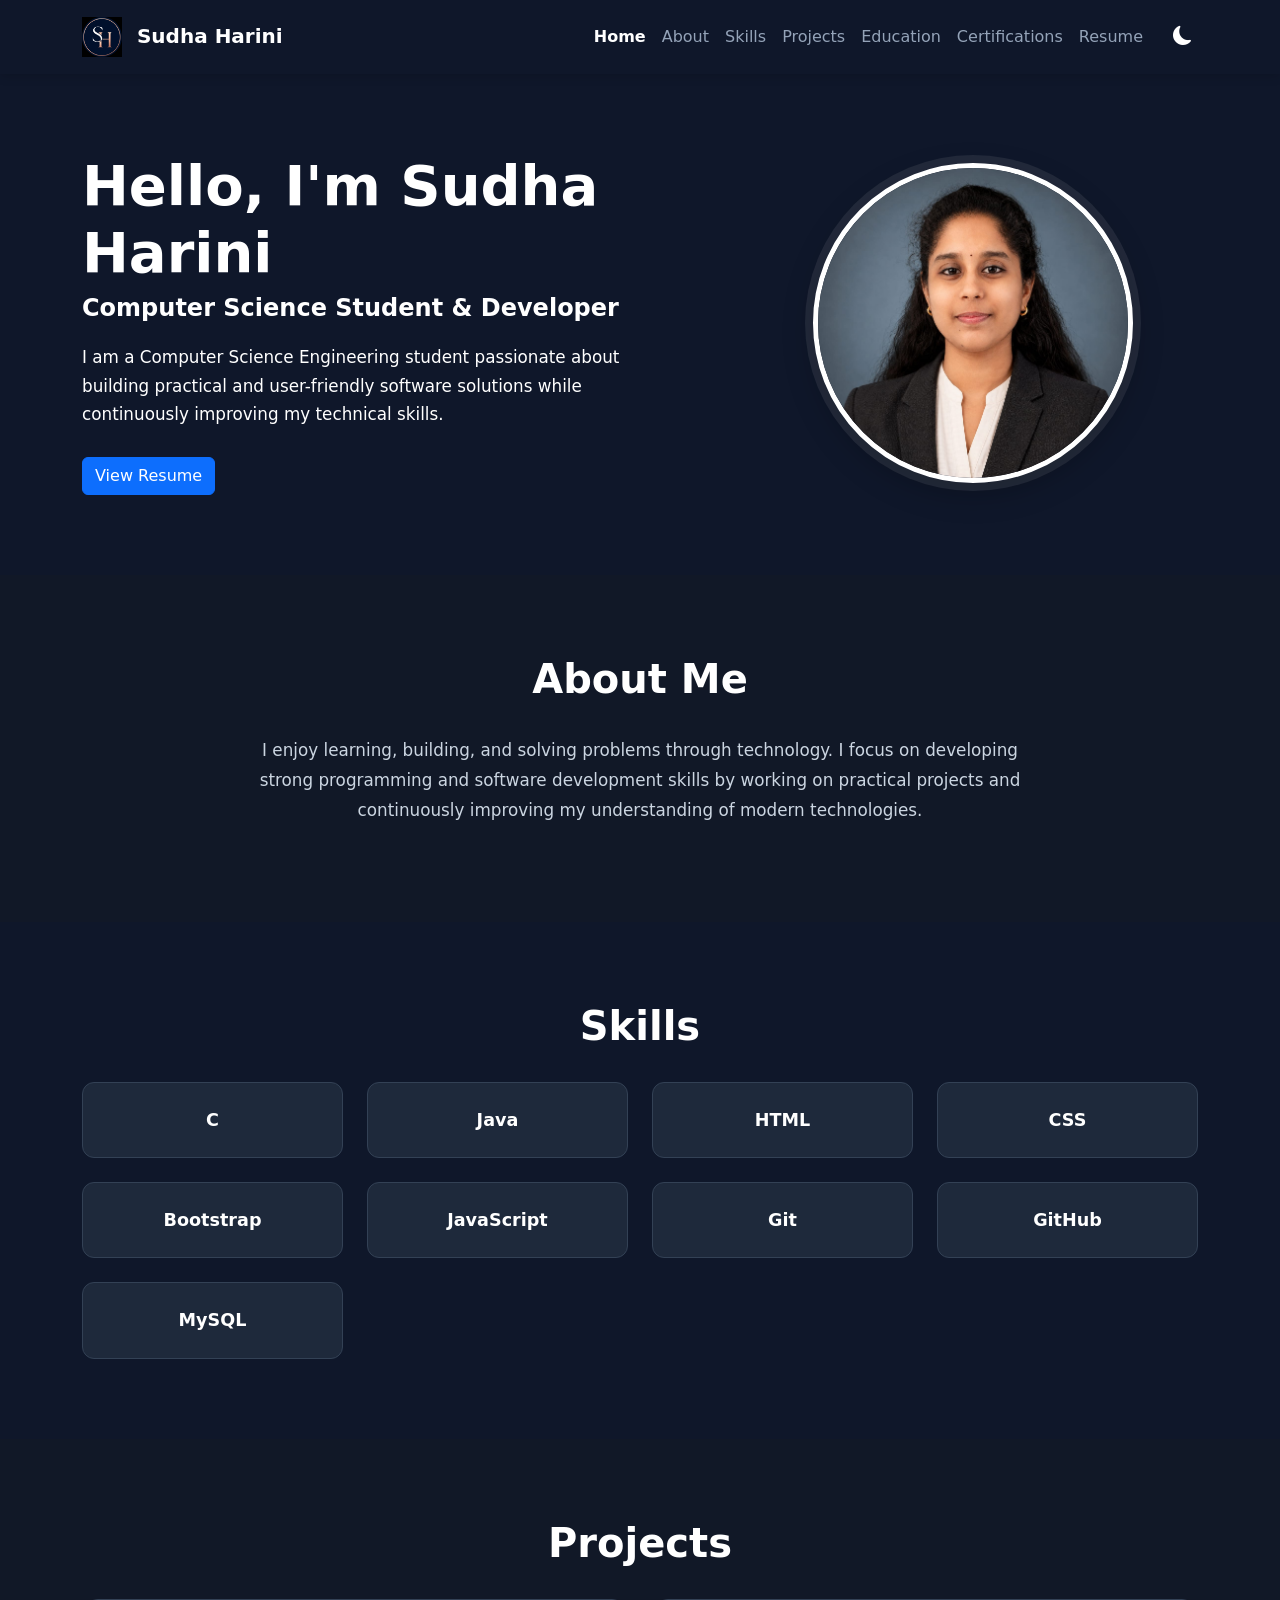
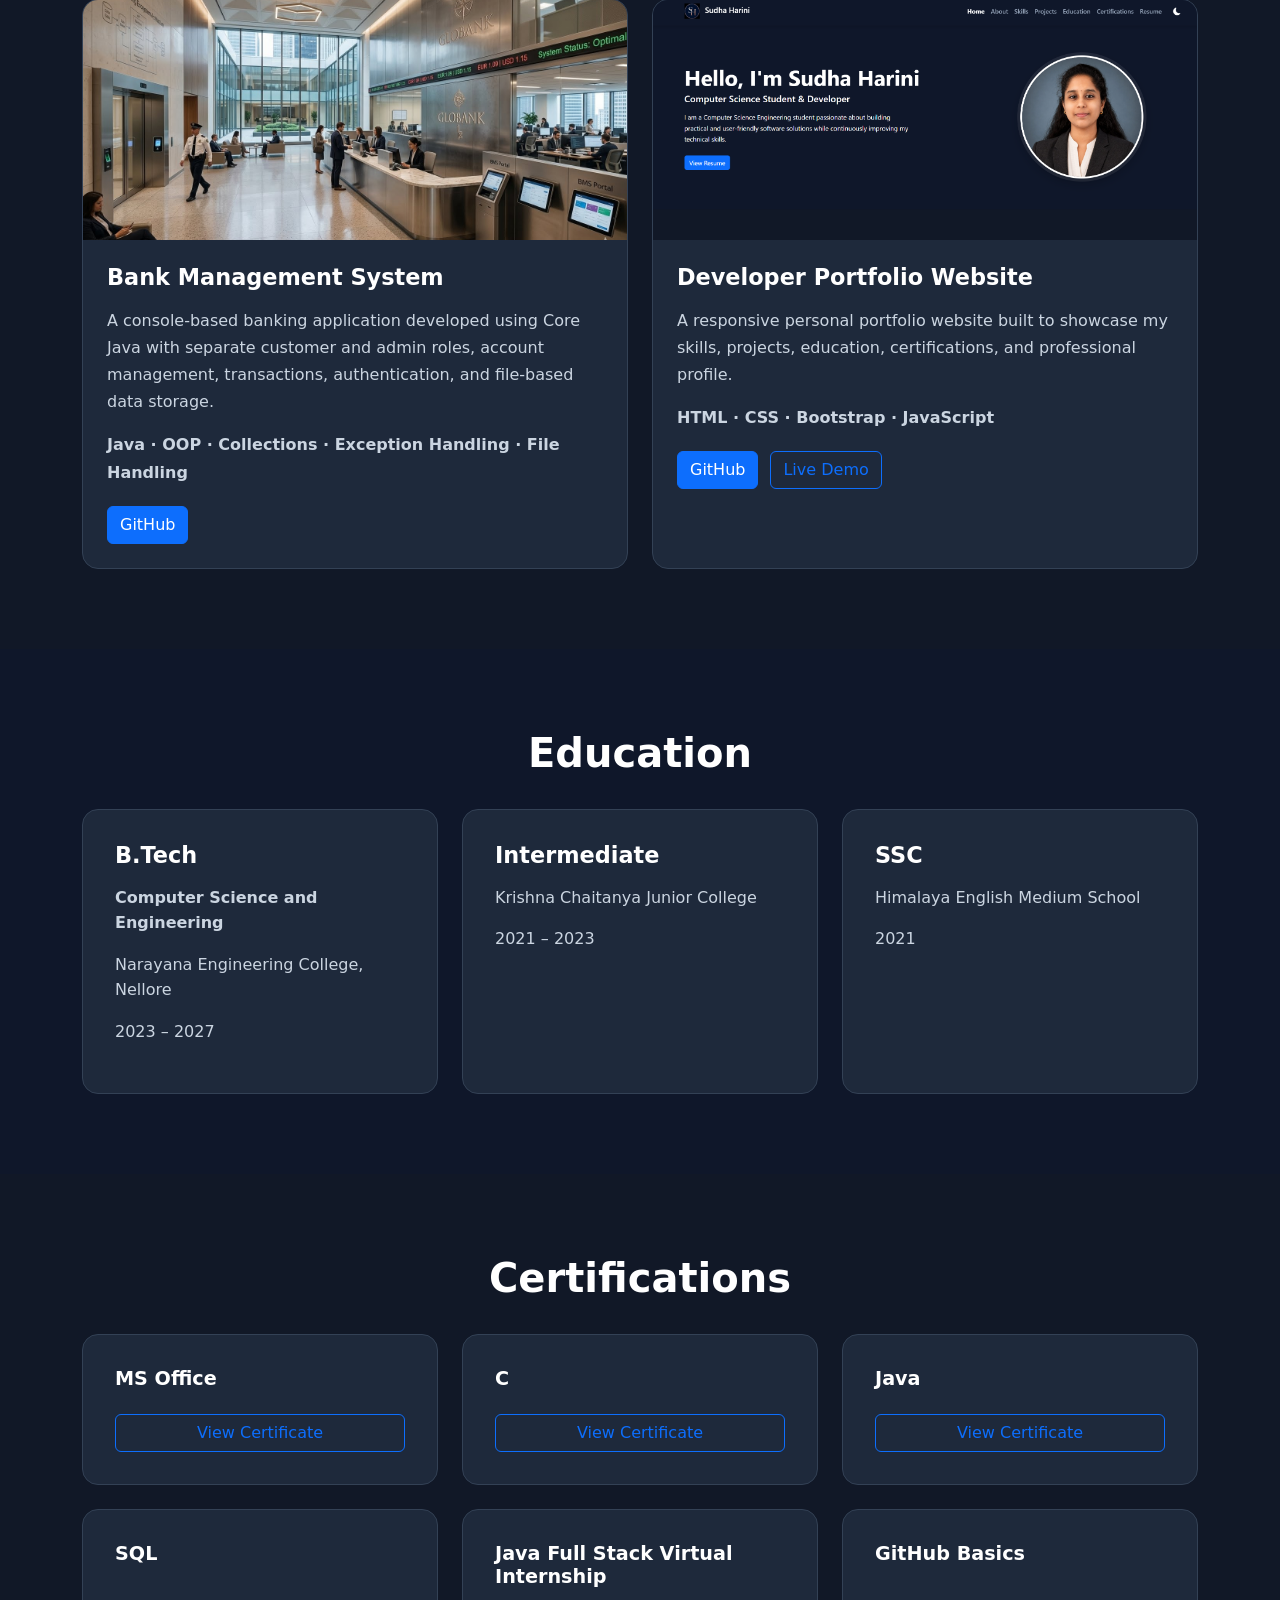
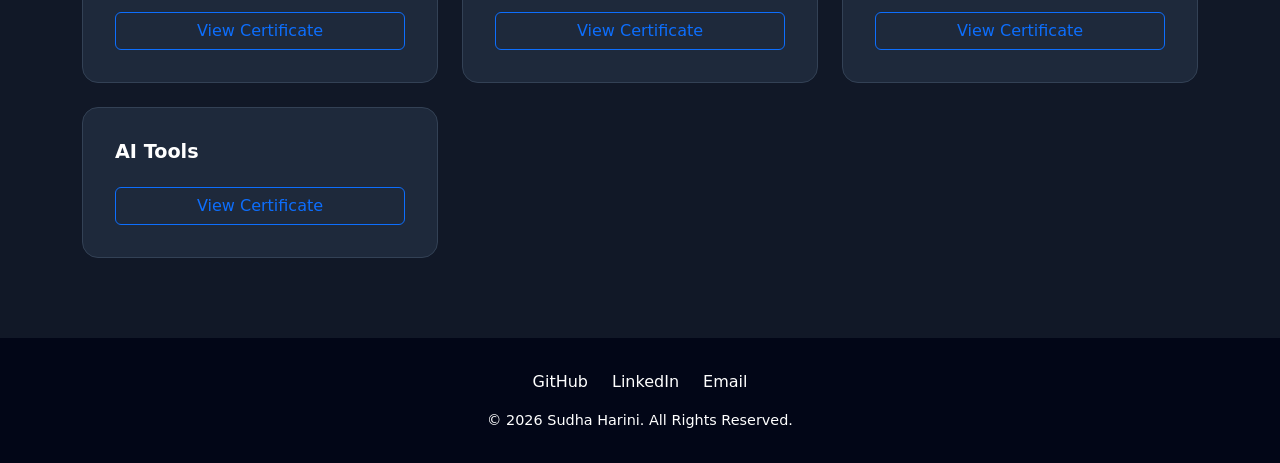
==== commit f5487080: "Portfolio" ====
--- a/index.html
+++ b/index.html
@@ -281,7 +281,7 @@
             <div class="col-lg-6">
               <div class="project-card h-100">
                 <img
-                  src="assets/images/projects/developer-portfolio.png"
+                  src="assets/images/projects/portfolio.png"
                   alt="Developer Portfolio Website"
                   class="project-image"
                 />
@@ -301,7 +301,7 @@
 
                   <div class="project-links">
                     <a
-                      href="YOUR_GITHUB_REPOSITORY_URL"
+                      href="https://github.com/SudhaHarini05/PortfolioSudhaHarini"
                       target="_blank"
                       rel="noopener noreferrer"
                       class="btn btn-primary"
@@ -309,7 +309,9 @@
                       GitHub
                     </a>
 
-                    <a href="#" class="btn btn-outline-primary"> Live Demo </a>
+                    <a href="https://sudhaharini05.github.io/PortfolioSudhaHarini/" target="_blank" rel="noopener noreferrer" class="btn btn-outline-primary">
+                      Live Demo
+                    </a>
                   </div>
                 </div>
               </div>
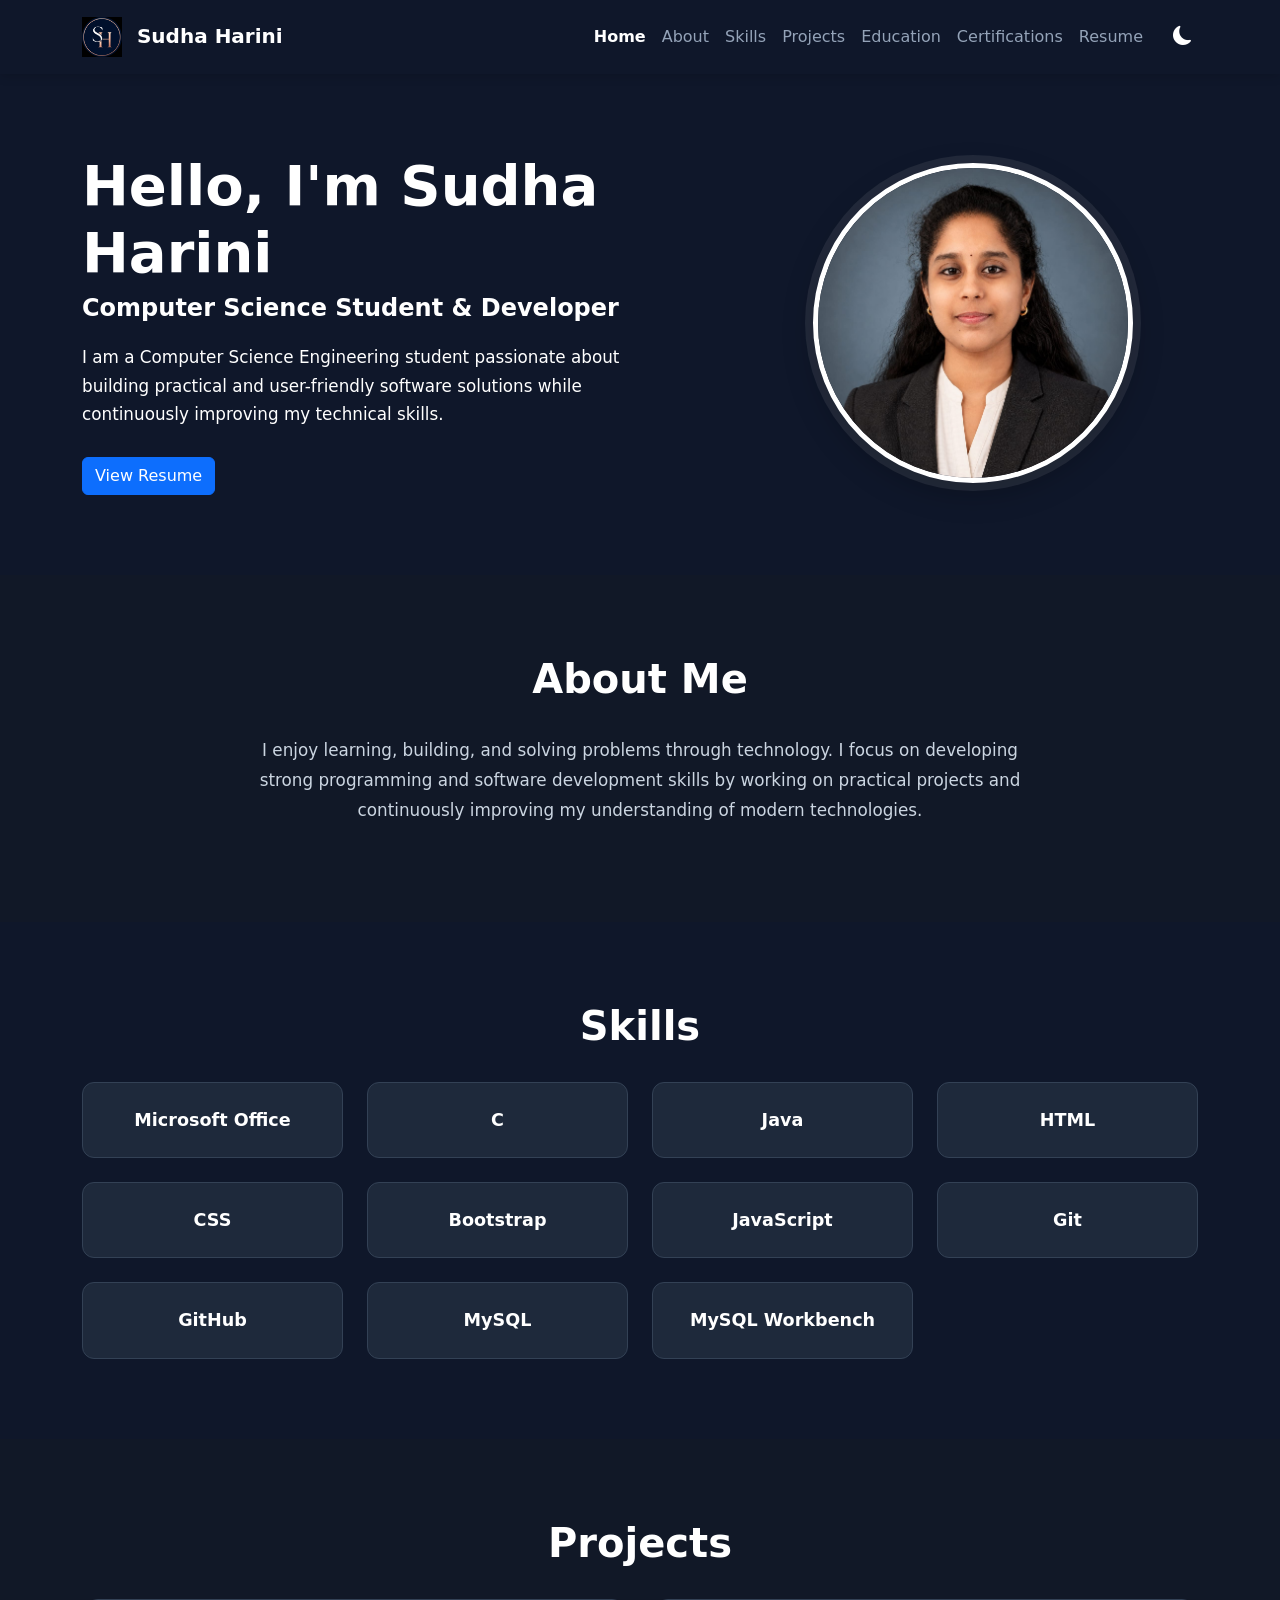
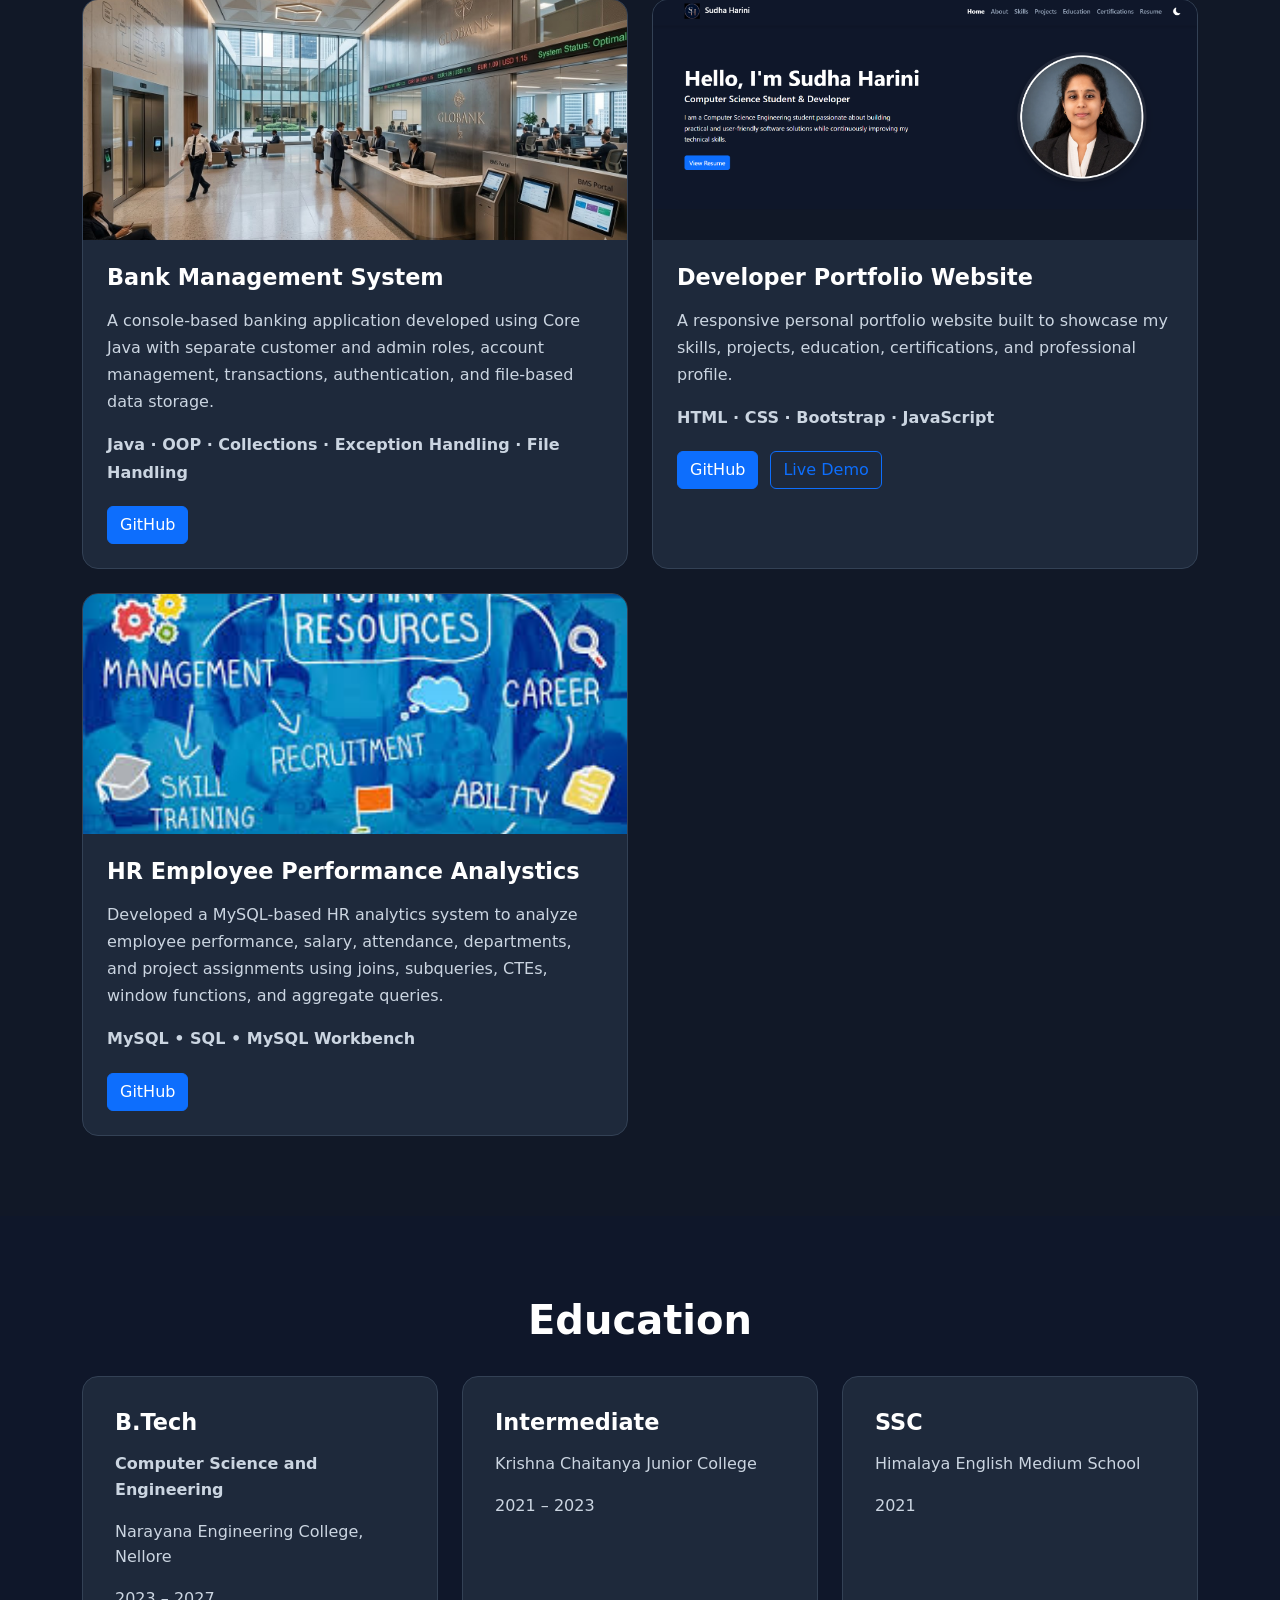
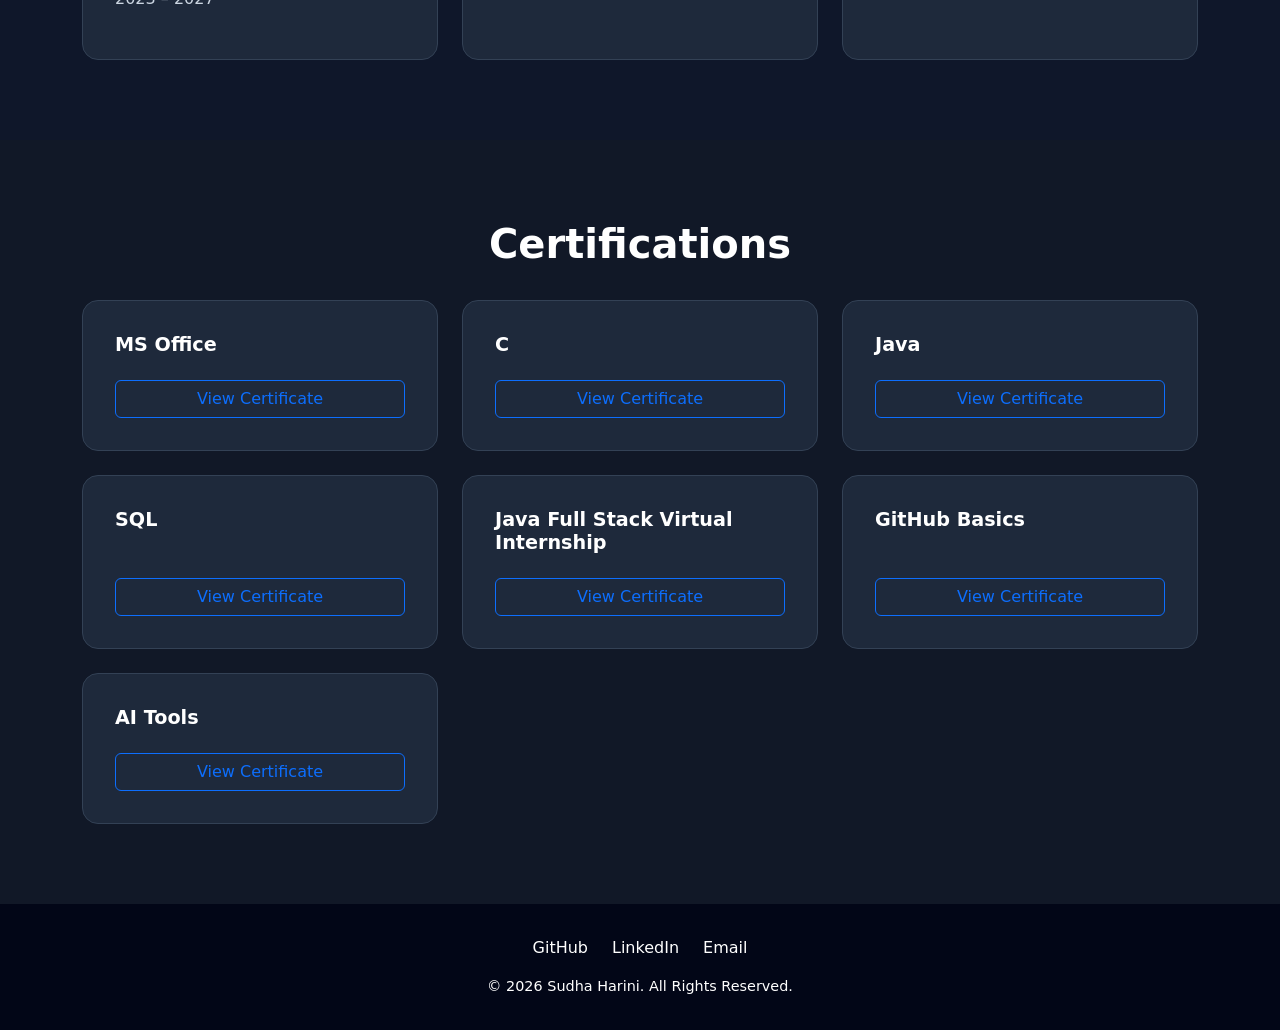
==== commit 6ff077f4: "Portfolio" ====
--- a/index.html
+++ b/index.html
@@ -107,7 +107,7 @@
               <li class="nav-item">
                 <a
                   class="nav-link"
-                  href="assets/documents/Resume.pdf"
+                  href="assets/documents/SudhaHariniResume.pdf"
                   target="_blank"
                   rel="noopener noreferrer"
                 >
@@ -150,7 +150,7 @@
               <!-- Hero Buttons -->
               <div class="hero-buttons">
                 <a
-                  href="assets/documents/Resume.pdf"
+                  href="assets/documents/SudhaHariniResume.pdf"
                   target="_blank"
                   rel="noopener noreferrer"
                   class="btn btn-primary"
@@ -195,6 +195,10 @@
 
           <div class="row g-4">
             <div class="col-6 col-md-4 col-lg-3">
+              <div class="skill-card">Microsoft Office</div>
+            </div>
+
+            <div class="col-6 col-md-4 col-lg-3">
               <div class="skill-card">C</div>
             </div>
 
@@ -228,6 +232,10 @@
 
             <div class="col-6 col-md-4 col-lg-3">
               <div class="skill-card">MySQL</div>
+            </div>
+
+            <div class="col-6 col-md-4 col-lg-3">
+              <div class="skill-card">MySQL Workbench</div>
             </div>
           </div>
         </div>
@@ -309,8 +317,49 @@
                       GitHub
                     </a>
 
-                    <a href="https://sudhaharini05.github.io/PortfolioSudhaHarini/" target="_blank" rel="noopener noreferrer" class="btn btn-outline-primary">
+                    <a
+                      href="https://sudhaharini05.github.io/PortfolioSudhaHarini/"
+                      target="_blank"
+                      rel="noopener noreferrer"
+                      class="btn btn-outline-primary"
+                    >
                       Live Demo
+                    </a>
+                  </div>
+                </div>
+              </div>
+            </div>
+            <!-- HR Employee Performance Analystics -->
+            <div class="col-lg-6">
+              <div class="project-card h-100">
+                <img
+                  src="assets/images/projects/hrmanagement.jpg"
+                  alt="HR Employee Performance Analystics"
+                  class="project-image"
+                />
+
+                <div class="project-content">
+                  <h3>HR Employee Performance Analystics</h3>
+
+                  <p>
+                    Developed a MySQL-based HR analytics system to analyze
+                    employee performance, salary, attendance, departments, and
+                    project assignments using joins, subqueries, CTEs, window
+                    functions, and aggregate queries.
+                  </p>
+
+                  <p class="project-technologies">
+                    MySQL • SQL • MySQL Workbench
+                  </p>
+
+                  <div class="project-links">
+                    <a
+                      href="https://github.com/SudhaHarini05/hr-employee-performance-analytics"
+                      target="_blank"
+                      rel="noopener noreferrer"
+                      class="btn btn-primary"
+                    >
+                      GitHub
                     </a>
                   </div>
                 </div>
